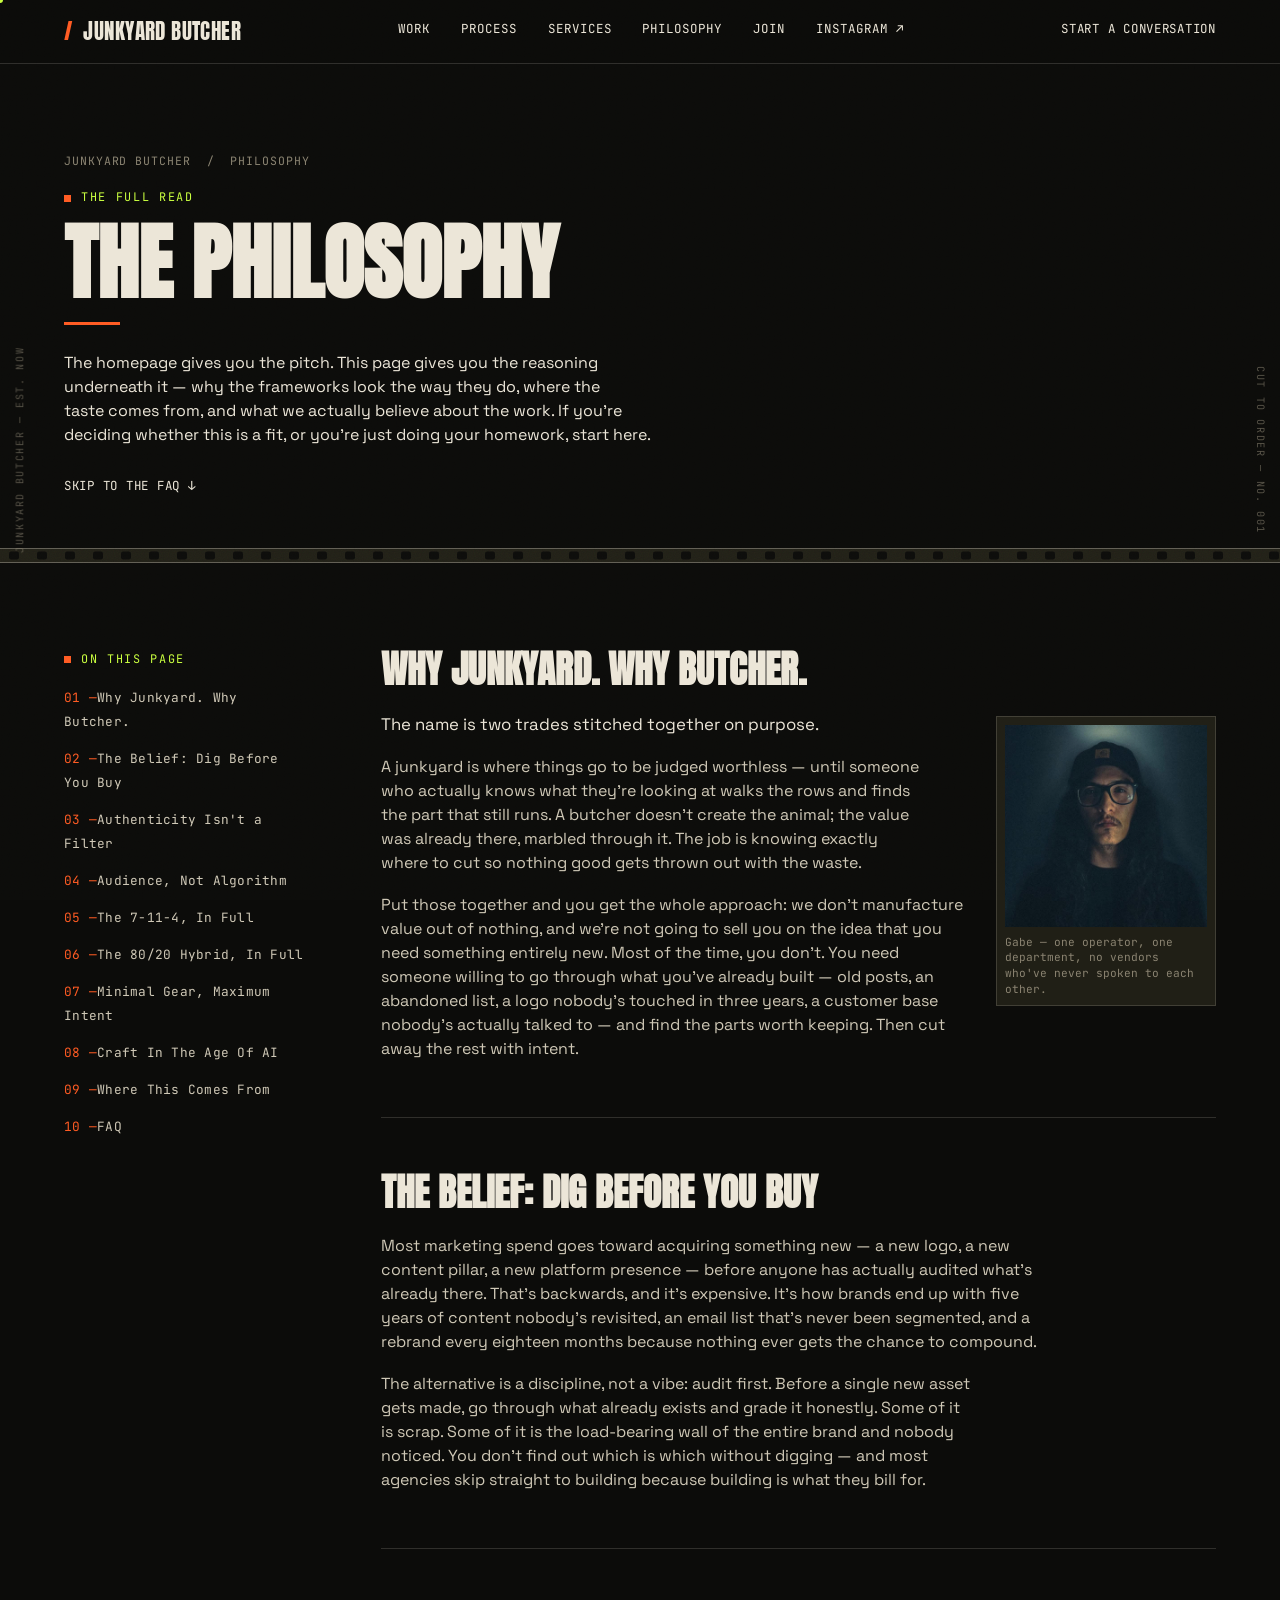
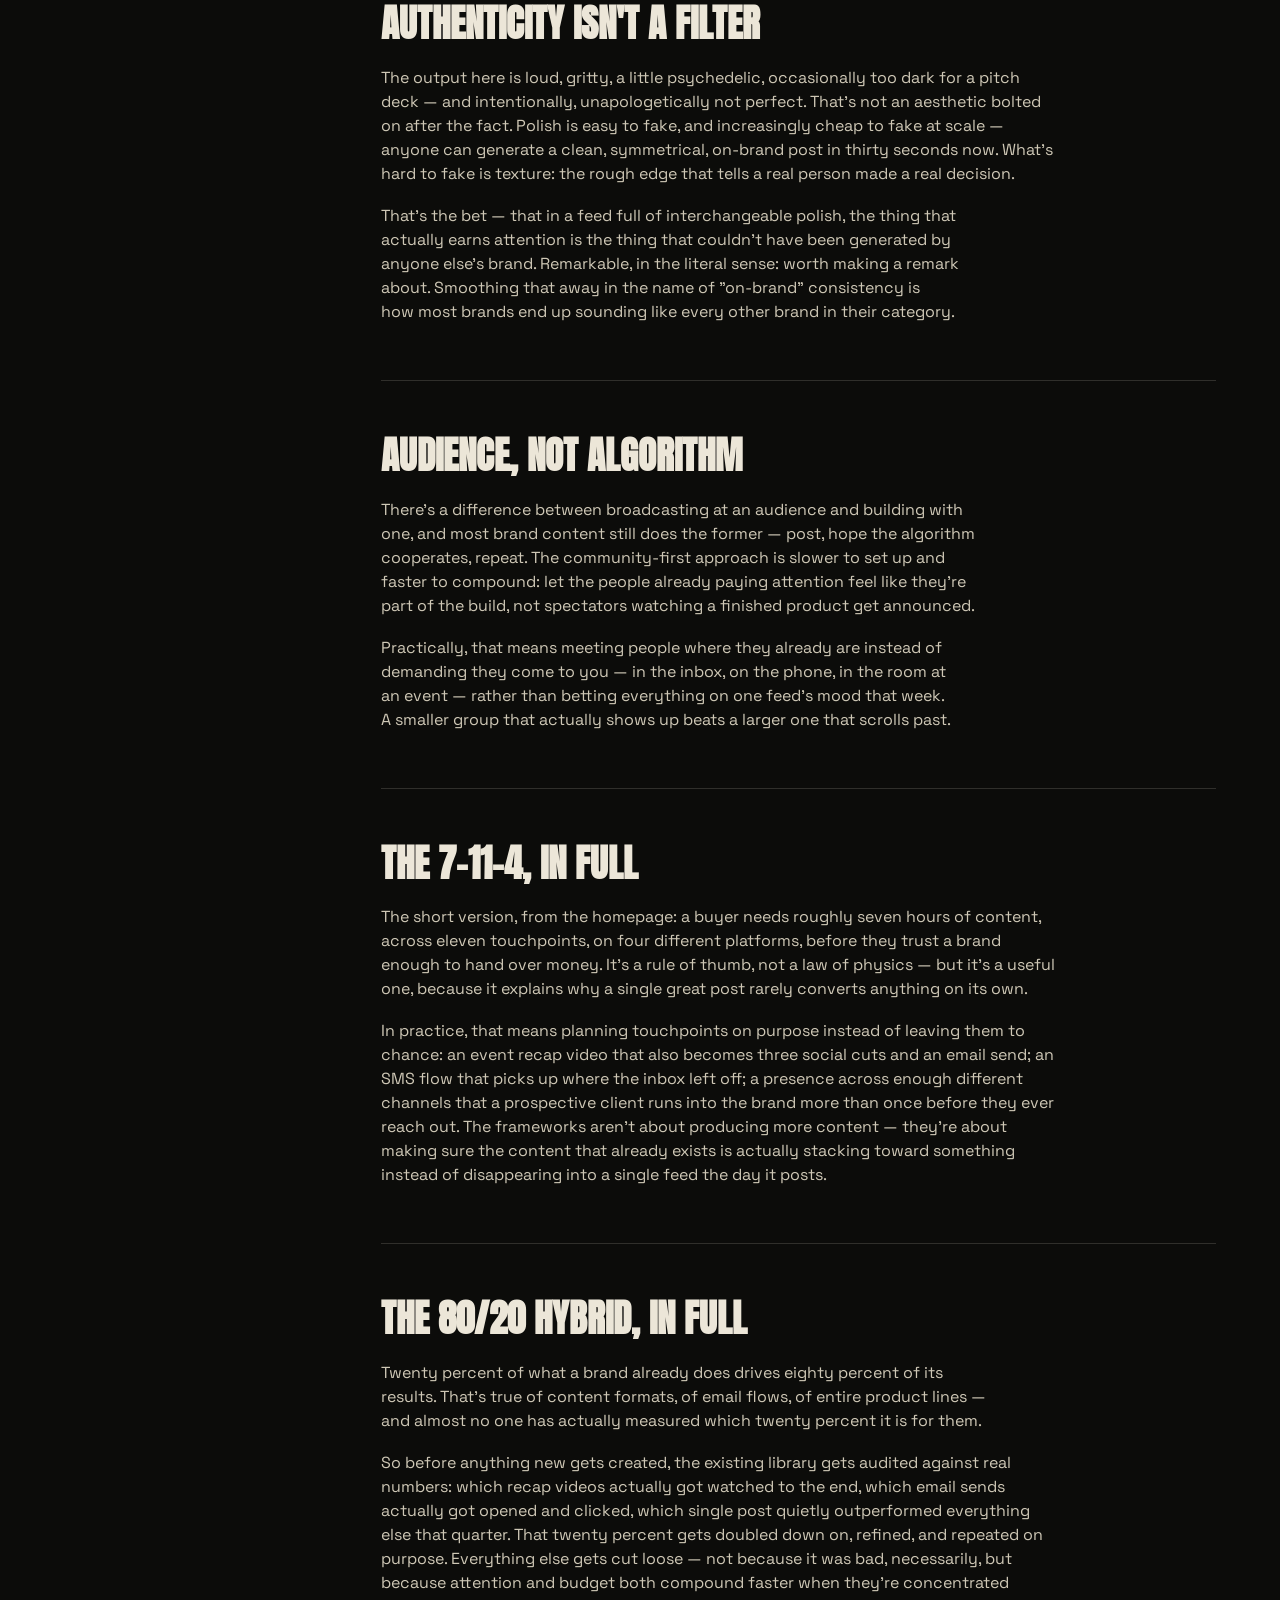
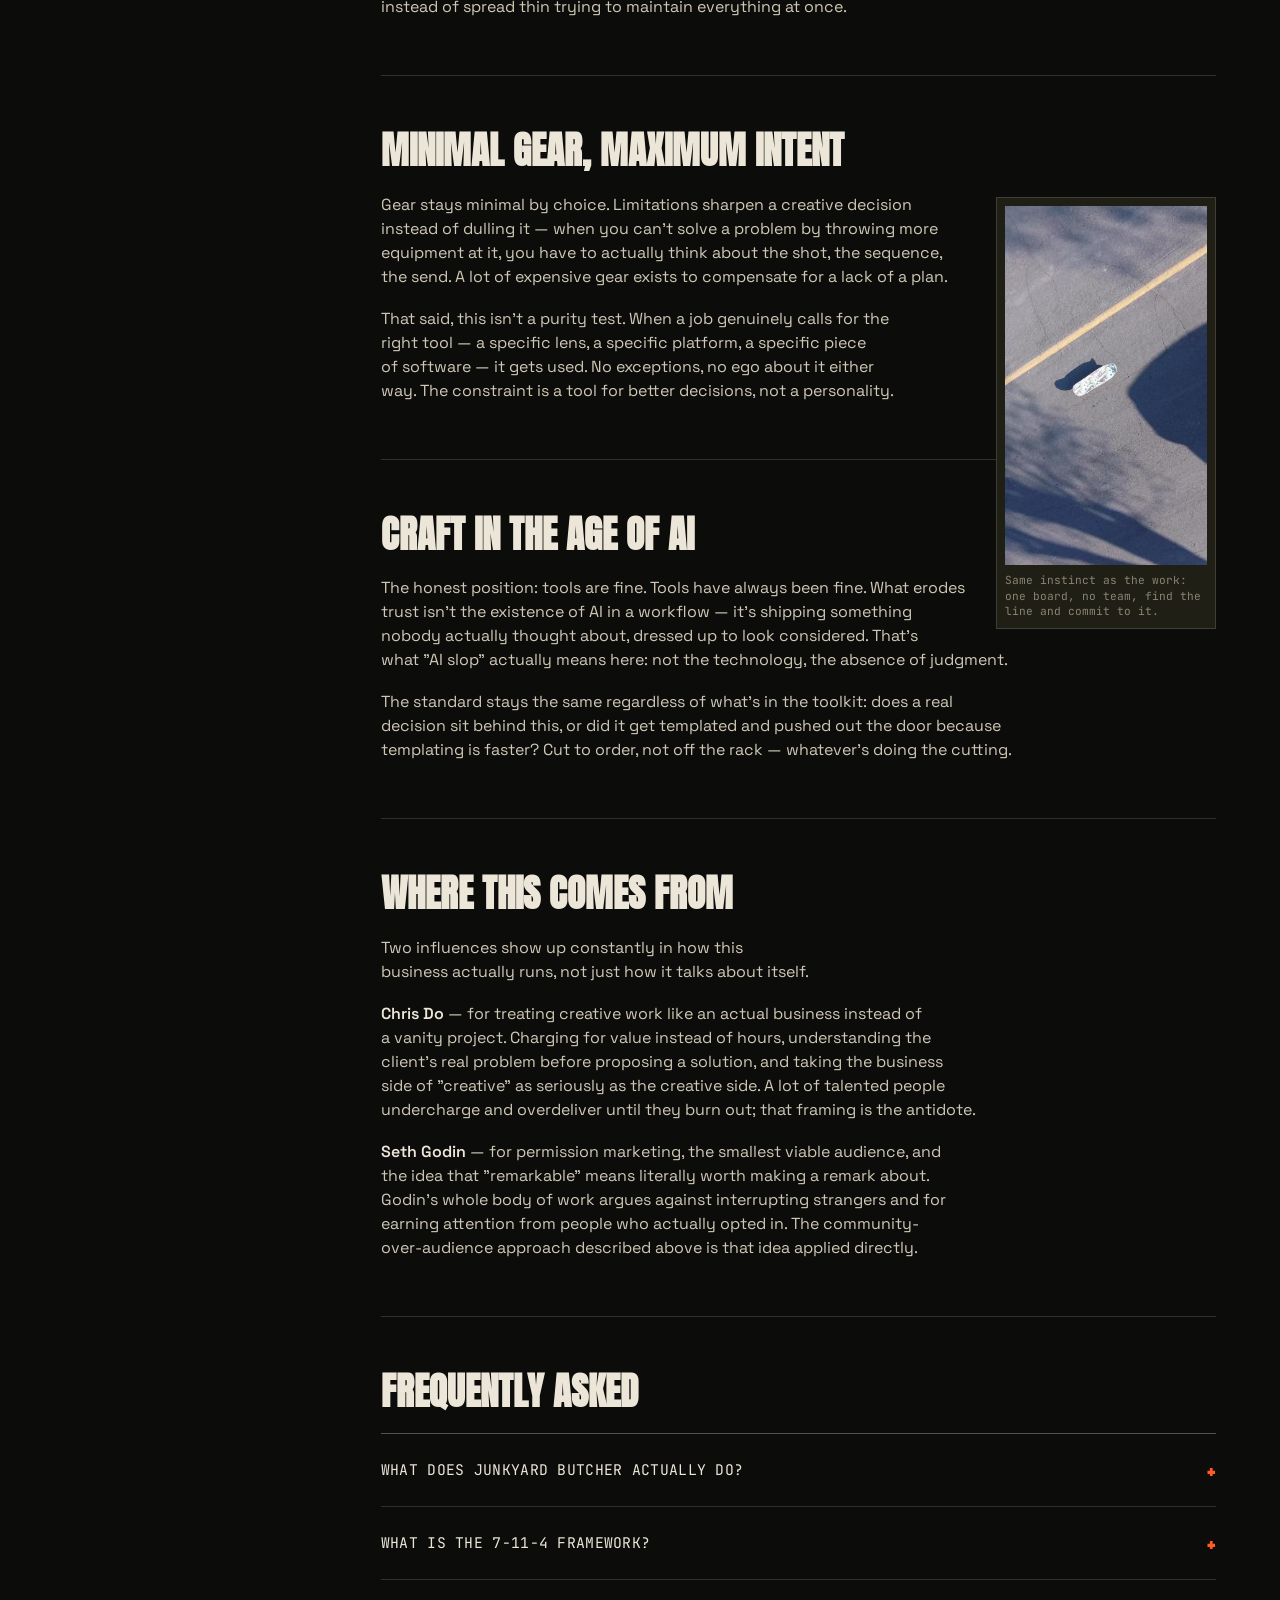
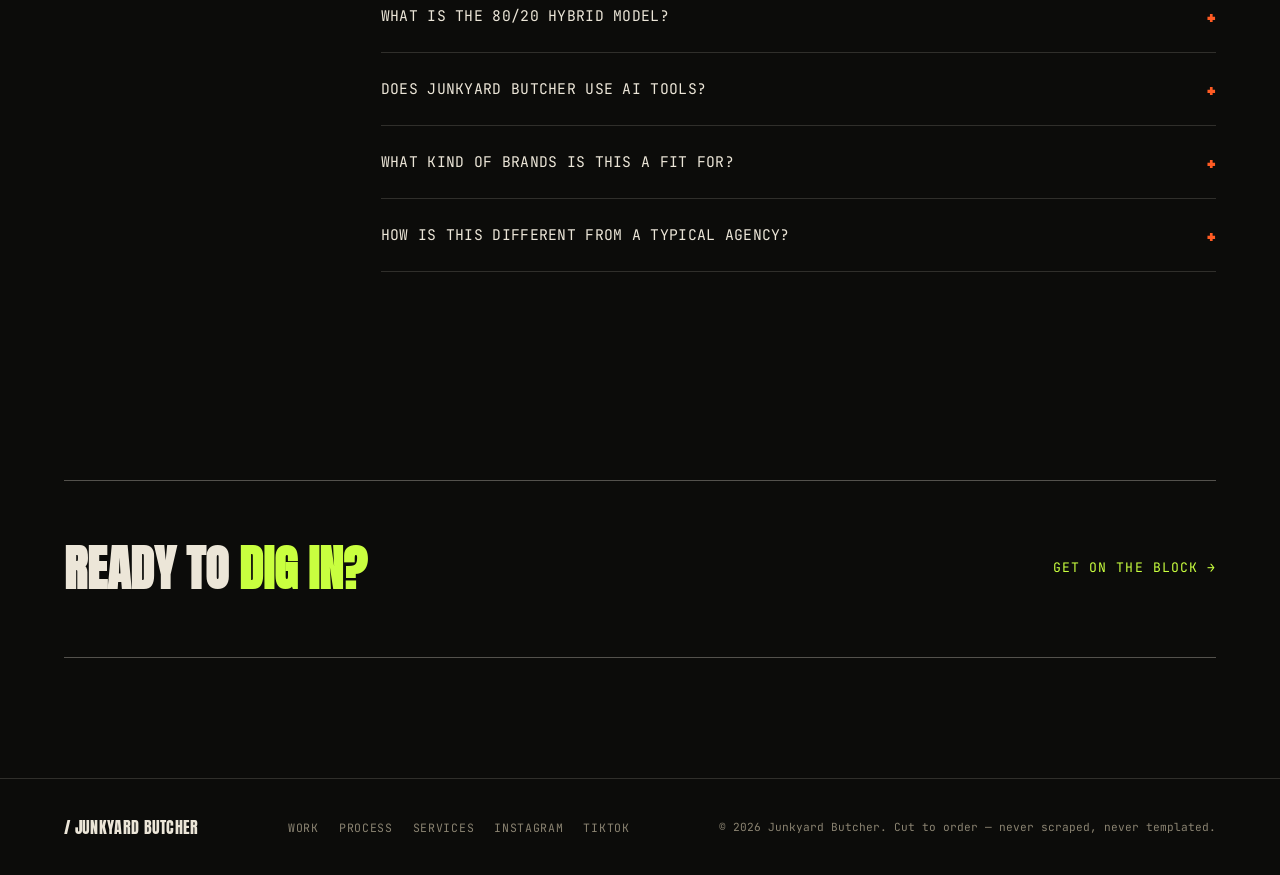
==== philosophy.html @ 0923bd84 "Initial commit" ====
<!DOCTYPE html>
<html lang="en">
<head>
<meta charset="UTF-8">
<meta name="viewport" content="width=device-width, initial-scale=1.0">
<title>Philosophy — Junkyard Butcher</title>
<meta name="description" content="The belief system behind Junkyard Butcher: the 7-11-4 and 80/20 hybrid frameworks in full, the thinking on authenticity over AI slop, and the influences behind the work.">
<link rel="canonical" href="https://example.com/philosophy.html">
<meta property="og:type" content="article">
<meta property="og:title" content="Philosophy — Junkyard Butcher">
<meta property="og:description" content="The belief system behind Junkyard Butcher: the 7-11-4 and 80/20 hybrid frameworks in full, the thinking on authenticity over AI slop, and the influences behind the work.">
<meta property="og:url" content="https://example.com/philosophy.html">
<meta name="twitter:card" content="summary_large_image">
<meta name="twitter:title" content="Philosophy — Junkyard Butcher">
<meta name="twitter:description" content="The belief system behind Junkyard Butcher, in full.">
<link rel="icon" href="data:image/svg+xml,<svg xmlns=%22http://www.w3.org/2000/svg%22 viewBox=%220 0 100 100%22><text y=%22.9em%22 font-size=%2290%22>🔪</text></svg>">
<link rel="preconnect" href="https://fonts.googleapis.com">
<link rel="preconnect" href="https://fonts.gstatic.com" crossorigin>
<link href="https://fonts.googleapis.com/css2?family=Anton&family=Space+Grotesk:wght@400;500;600;700&family=JetBrains+Mono:wght@400;500;700&display=swap" rel="stylesheet">
<script type="application/ld+json">
{
  "@context": "https://schema.org",
  "@type": "ProfessionalService",
  "name": "Junkyard Butcher",
  "url": "https://example.com/philosophy.html",
  "description": "Junkyard Butcher provides content creation, email & SMS marketing, brand identity systems, and brand strategy systems, built around the 7-11-4 and 80/20 hybrid frameworks.",
  "founder": {
    "@type": "Person",
    "name": "Gabe"
  },
  "knowsAbout": [
    "Brand Strategy",
    "Brand Identity Design",
    "Content Creation",
    "Video Production",
    "Email Marketing",
    "SMS Marketing",
    "Event Recap Video"
  ]
}
</script>
<script type="application/ld+json">
{
  "@context": "https://schema.org",
  "@type": "FAQPage",
  "mainEntity": [
    {
      "@type": "Question",
      "name": "What does Junkyard Butcher actually do?",
      "acceptedAnswer": {
        "@type": "Answer",
        "text": "Four things, applied together instead of handed off between separate vendors: content creation (video and social, especially event recap), email & SMS marketing, brand identity systems, and brand strategy systems. Most client work has been event recap and social content for cannabis and events brands; one engagement (CVALT) covered the entire marketing and creative department."
      }
    },
    {
      "@type": "Question",
      "name": "What is the 7-11-4 framework?",
      "acceptedAnswer": {
        "@type": "Answer",
        "text": "A rule of thumb for how much trust a buyer needs before they purchase: roughly seven hours of content, across eleven touchpoints, on four different platforms. It is used to plan content and lifecycle touchpoints on purpose instead of leaving reach to chance."
      }
    },
    {
      "@type": "Question",
      "name": "What is the 80/20 hybrid model?",
      "acceptedAnswer": {
        "@type": "Answer",
        "text": "An application of the Pareto principle to existing brand assets: audit what already exists, identify the roughly twenty percent of content, formats, or flows driving most of the results, and double down there before creating anything net-new."
      }
    },
    {
      "@type": "Question",
      "name": "Does Junkyard Butcher use AI tools?",
      "acceptedAnswer": {
        "@type": "Answer",
        "text": "Where they genuinely help, yes, but direction, editing, and final judgment stay human on every deliverable. The standard is not \"no AI\" -- it is no unconsidered output, so nothing ships that was not actually thought through."
      }
    },
    {
      "@type": "Question",
      "name": "What kind of brands is this a fit for?",
      "acceptedAnswer": {
        "@type": "Answer",
        "text": "Brands that care about craft and authenticity over churning out volume. Much of the past work has been cannabis delivery, dispensary, and events brands, but the frameworks and services are not industry-specific."
      }
    },
    {
      "@type": "Question",
      "name": "How is this different from a typical agency?",
      "acceptedAnswer": {
        "@type": "Answer",
        "text": "One operator working across content, identity, and lifecycle marketing instead of a project split across siloed teams, using a systems-driven process (the 7-11-4 and 80/20 hybrid) instead of an ad hoc one."
      }
    }
  ]
}
</script>
<style>

  /* ============ TOKENS ============ */
  :root{
    --ink: #0c0c0a;
    --iron: #18170f;
    --iron-2: #201f16;
    --bone: #ece6d8;
    --bone-dim: #cfc8b6;
    --smoke: #8a8371;
    --acid: #c9ff3f;
    --rust: #ff5b23;
    --line: rgba(236,230,216,0.16);
    --line-strong: rgba(236,230,216,0.32);
    --ghost: rgba(236,230,216,0.055);

    --fs-display: clamp(3rem, 11.5vw, 9.5rem);
    --fs-h1: clamp(2.1rem, 6vw, 4.2rem);
    --fs-h2: clamp(1.5rem, 3.6vw, 2.4rem);
    --fs-h3: clamp(1.15rem, 2.4vw, 1.5rem);
    --fs-lead: clamp(1.05rem, 1.6vw, 1.3rem);
    --fs-body: 1rem;
    --fs-label: 0.74rem;

    --gutter: clamp(20px, 5vw, 64px);
    --maxw: 1320px;

    --font-display: "Anton", "Arial Narrow", sans-serif;
    --font-body: "Space Grotesk", ui-sans-serif, system-ui, sans-serif;
    --font-mono: "JetBrains Mono", ui-monospace, "SF Mono", monospace;
  }

  /* Junkyard Butcher is a committed dark-canvas punk-flyer identity —
     one visual world by design, painted explicitly on every host theme. */

  *,*::before,*::after{ box-sizing:border-box; }
  html{ scroll-behavior:smooth; }
  @media (prefers-reduced-motion: reduce){
    html{ scroll-behavior:auto; }
    *{ animation-duration:0.001ms !important; animation-iteration-count:1 !important; transition-duration:0.001ms !important; }
  }

  body{
    margin:0;
    background:var(--ink);
    color:var(--bone);
    font-family:var(--font-body);
    font-size:var(--fs-body);
    line-height:1.5;
    -webkit-font-smoothing:antialiased;
    overflow-x:hidden;
  }

  img{ max-width:100%; }

  a{ color:inherit; text-decoration:none; }

  ::selection{ background:var(--acid); color:var(--ink); }

  html{
    scrollbar-color:var(--iron-2) var(--ink);
    scrollbar-width:thin;
  }
  ::-webkit-scrollbar{ width:10px; height:10px; }
  ::-webkit-scrollbar-track{ background:var(--ink); }
  ::-webkit-scrollbar-thumb{ background:var(--iron-2); border:2px solid var(--ink); }
  ::-webkit-scrollbar-thumb:hover{ background:var(--smoke); }

  /* ============ CUSTOM CURSOR + PROGRESS ============ */
  .progress-bar{
    position:fixed; top:0; left:0;
    height:2px; width:100%;
    background:var(--acid);
    transform:scaleX(0);
    transform-origin:left center;
    z-index:1001;
    pointer-events:none;
  }
  .cursor-dot, .cursor-ring{
    position:fixed; top:0; left:0;
    border-radius:50%;
    pointer-events:none;
    z-index:1000;
    transform:translate(-50%,-50%);
  }
  .cursor-dot{
    width:6px; height:6px;
    background:var(--acid);
  }
  .cursor-ring{
    width:34px; height:34px;
    border:1px solid var(--line-strong);
    transition:width .2s ease, height .2s ease, border-color .2s ease, background-color .2s ease;
  }
  .cursor-ring.is-active{
    width:64px; height:64px;
    border-color:var(--acid);
  }
  html.has-custom-cursor body{ cursor:none; }
  html.has-custom-cursor a,
  html.has-custom-cursor button{ cursor:none; }
  html.has-custom-cursor input,
  html.has-custom-cursor textarea{ cursor:text; }

  /* ============ SLUG LABELS ============ */
  .slug{
    position:fixed;
    top:50%;
    writing-mode:vertical-rl;
    font-family:var(--font-mono);
    font-size:0.64rem;
    letter-spacing:0.16em;
    text-transform:uppercase;
    color:var(--smoke);
    opacity:0.6;
    z-index:40;
    pointer-events:none;
  }
  .slug-left{ left:12px; transform:translateY(-50%) rotate(180deg); }
  .slug-right{ right:12px; transform:translateY(-50%); }
  @media (max-width:980px){ .slug{ display:none; } }

  /* ============ FILM REEL DIVIDER ============ */
  .cutline{
    height:15px;
    position:relative;
    background-color:var(--iron-2);
    background-image:url("data:image/svg+xml,%3Csvg xmlns='http://www.w3.org/2000/svg' width='28' height='15'%3E%3Crect x='9' y='3.5' width='10' height='8' rx='2' fill='%230c0c0a'/%3E%3C/svg%3E");
    background-repeat:repeat-x;
    background-position:left center;
    border-top:1px solid var(--line-strong);
    border-bottom:1px solid var(--line-strong);
    overflow:hidden;
  }
  .cutline::after{
    content:"";
    position:absolute; inset:0;
    opacity:0.3;
    mix-blend-mode:overlay;
    background-image:url("data:image/svg+xml,%3Csvg xmlns='http://www.w3.org/2000/svg' width='120' height='120'%3E%3Cfilter id='n'%3E%3CfeTurbulence type='fractalNoise' baseFrequency='0.85' numOctaves='2' stitchTiles='stitch'/%3E%3C/filter%3E%3Crect width='100%25' height='100%25' filter='url(%23n)'/%3E%3C/svg%3E");
    pointer-events:none;
  }

  h1,h2,h3,p{ margin:0; text-wrap:balance; }

  .wrap{
    max-width:var(--maxw);
    margin-inline:auto;
    padding-inline:var(--gutter);
  }

  .eyebrow{
    font-family:var(--font-mono);
    font-size:var(--fs-label);
    letter-spacing:0.14em;
    text-transform:uppercase;
    color:var(--acid);
    display:flex;
    align-items:center;
    gap:10px;
  }
  .eyebrow::before{
    content:"";
    width:7px; height:7px;
    background:var(--rust);
    display:inline-block;
    flex:none;
  }

  /* ============ GRAIN OVERLAY ============ */
  .grain{
    position:fixed; inset:0;
    pointer-events:none;
    z-index:999;
    opacity:0.05;
    mix-blend-mode:overlay;
    background-image:url("data:image/svg+xml,%3Csvg xmlns='http://www.w3.org/2000/svg' width='120' height='120'%3E%3Cfilter id='n'%3E%3CfeTurbulence type='fractalNoise' baseFrequency='0.85' numOctaves='2' stitchTiles='stitch'/%3E%3C/filter%3E%3Crect width='100%25' height='100%25' filter='url(%23n)'/%3E%3C/svg%3E");
  }

  /* ============ NAV ============ */
  header{
    position:sticky; top:0; z-index:100;
    background:rgba(12,12,10,0.86);
    backdrop-filter:blur(6px);
    border-bottom:1px solid var(--line);
  }
  .nav{
    display:flex; align-items:center; justify-content:space-between;
    padding-block:16px;
  }
  .nav-mark{
    font-family:var(--font-display);
    font-size:1.3rem;
    letter-spacing:0.02em;
    text-transform:uppercase;
    display:flex; align-items:center; gap:10px;
  }
  .nav-mark .cut{ color:var(--rust); }
  .nav-links{
    display:flex; gap:clamp(14px,2.4vw,32px);
    font-family:var(--font-mono);
    font-size:0.78rem;
    letter-spacing:0.08em;
    text-transform:uppercase;
  }
  .nav-links a{
    padding-bottom:3px;
    border-bottom:1px solid transparent;
    transition:border-color .15s, color .15s;
  }
  .nav-links a:hover, .nav-links a:focus-visible{
    color:var(--acid);
    border-color:var(--acid);
    outline:none;
  }
  .nav-toggle{
    display:none;
    align-items:center; gap:8px;
    background:none;
    border:1px solid var(--line-strong);
    color:var(--bone);
    font-family:var(--font-mono);
    font-size:0.72rem;
    letter-spacing:0.08em;
    text-transform:uppercase;
    padding:9px 14px;
    cursor:pointer;
  }
  .nav-toggle:hover, .nav-toggle:focus-visible{ border-color:var(--acid); color:var(--acid); outline:none; }
  @media (max-width:760px){
    .nav-toggle{ display:inline-flex; }
    .nav-mark{ font-size:1.05rem; }
    .nav > .link-cta.quiet{ display:none; }
    .nav-links{
      display:none;
      position:absolute; top:100%; left:0; right:0;
      flex-direction:column; gap:0;
      background:rgba(12,12,10,0.98);
      border-bottom:1px solid var(--line);
      padding:4px var(--gutter) 18px;
    }
    .nav-links.is-open{ display:flex; }
    .nav-links a{
      padding-block:14px;
      border-bottom:1px solid var(--line);
    }
  }

  /* ============ GHOST LINKS (no filled buttons anywhere) ============ */
  .link-cta{
    position:relative;
    display:inline-flex;
    align-items:center;
    gap:8px;
    background:none;
    border:none;
    padding:0 0 4px;
    margin:0;
    font-family:var(--font-mono);
    font-size:0.82rem;
    letter-spacing:0.08em;
    text-transform:uppercase;
    color:var(--bone);
    cursor:pointer;
  }
  .link-cta::after{
    content:"";
    position:absolute;
    left:0; right:100%;
    bottom:0;
    height:1px;
    background:currentColor;
    transition:right .25s cubic-bezier(.2,.8,.2,1);
  }
  .link-cta:hover, .link-cta:focus-visible{ color:var(--acid); outline:none; }
  .link-cta:hover::after, .link-cta:focus-visible::after{ right:0; }
  .link-cta.primary{ color:var(--acid); }
  .link-cta.quiet{ font-size:0.78rem; letter-spacing:0.06em; }

  /* ============ SECTION SHELL ============ */
  section{ padding-block:clamp(64px,10vw,120px); }
  .section-title{
    font-family:var(--font-display);
    font-size:var(--fs-h1);
    text-transform:uppercase;
    line-height:0.95;
    margin-top:14px;
  }
  .section-title::after{
    content:"";
    display:block;
    width:56px;
    height:3px;
    background:var(--rust);
    margin-top:20px;
  }

  /* ============ FOOTER ============ */
  footer{
    border-top:1px solid var(--line);
    padding-block:36px;
  }
  .foot-grid{
    display:flex; flex-wrap:wrap;
    justify-content:space-between;
    gap:20px;
    align-items:center;
  }
  .foot-mark{
    font-family:var(--font-display);
    font-size:1rem;
    text-transform:uppercase;
    letter-spacing:0.02em;
  }
  .foot-links{
    display:flex; flex-wrap:wrap; gap:20px;
    font-family:var(--font-mono);
    font-size:0.72rem;
    letter-spacing:0.06em;
    text-transform:uppercase;
    color:var(--smoke);
  }
  .foot-links a:hover, .foot-links a:focus-visible{ color:var(--acid); outline:none; }
  .foot-copy{
    font-family:var(--font-mono);
    font-size:0.7rem;
    color:var(--smoke);
  }



  /* ============ ARTICLE / ESSAY LAYOUT ============ */
  .essay-layout{
    display:grid;
    grid-template-columns:240px 1fr;
    gap:clamp(32px,6vw,80px);
    align-items:start;
    padding-block:clamp(48px,8vw,88px);
  }
  @media (max-width:900px){ .essay-layout{ grid-template-columns:1fr; } }

  .essay-pull-img{
    float:right;
    width:min(220px,40%);
    margin:4px 0 16px 28px;
    border:1px solid var(--line);
    background:var(--iron-2);
    padding:8px;
  }
  .essay-pull-img img{
    display:block;
    width:100%;
    height:auto;
  }
  .essay-pull-img figcaption{
    font-family:var(--font-mono);
    font-size:0.7rem;
    color:var(--smoke);
    margin-top:8px;
    line-height:1.4;
  }
  @media (max-width:560px){
    .essay-pull-img{ float:none; width:min(260px,100%); margin:16px auto; }
  }

  .toc{ position:sticky; top:100px; }
  @media (max-width:900px){ .toc{ position:static; margin-bottom:8px; } }
  .toc ol{
    list-style:none;
    margin:0; padding:0;
    counter-reset:toc;
    display:flex; flex-direction:column;
    gap:13px;
  }
  .toc li{ counter-increment:toc; }
  .toc li a{
    font-family:var(--font-mono);
    font-size:0.8rem;
    letter-spacing:0.02em;
    color:var(--bone-dim);
    transition:color .15s ease;
  }
  .toc li a::before{
    content:counter(toc,decimal-leading-zero) " \2014 ";
    color:var(--rust);
  }
  .toc li a:hover, .toc li a:focus-visible{ color:var(--acid); outline:none; }

  .essay article{
    padding-bottom:clamp(36px,6vw,56px);
    margin-bottom:clamp(36px,6vw,56px);
    border-bottom:1px solid var(--line);
    scroll-margin-top:100px;
  }
  .essay article:last-of-type{ border-bottom:none; margin-bottom:0; padding-bottom:0; }
  .essay h2{
    font-family:var(--font-display);
    font-size:clamp(1.6rem,3.2vw,2.3rem);
    text-transform:uppercase;
    line-height:1.05;
    margin-bottom:22px;
  }
  .essay p{
    color:var(--bone-dim);
    max-width:68ch;
    margin-bottom:18px;
  }
  .essay p:last-child{ margin-bottom:0; }
  .essay p strong{ color:var(--bone); font-weight:600; }
  .essay p.lead{ font-size:1.05rem; color:var(--bone); }

  /* ============ FAQ ============ */
  .faq-list{ border-top:1px solid var(--line-strong); }
  .faq-item{ border-bottom:1px solid var(--line); }
  .faq-item summary{
    cursor:pointer;
    list-style:none;
    padding-block:24px;
    display:flex; justify-content:space-between; align-items:center; gap:20px;
    font-family:var(--font-mono);
    font-size:0.92rem;
    letter-spacing:0.02em;
    text-transform:uppercase;
    color:var(--bone);
  }
  .faq-item summary::-webkit-details-marker{ display:none; }
  .faq-item summary::after{
    content:"+";
    font-family:var(--font-display);
    font-size:1.5rem;
    line-height:1;
    color:var(--rust);
    flex:none;
  }
  .faq-item[open] summary::after{ content:"\2013"; }
  .faq-item summary:hover, .faq-item summary:focus-visible{ color:var(--acid); outline:none; }
  .faq-item .faq-a{
    color:var(--bone-dim);
    max-width:68ch;
    padding-bottom:26px;
    margin:0;
  }

  .breadcrumb{
    font-family:var(--font-mono);
    font-size:0.72rem;
    letter-spacing:0.08em;
    text-transform:uppercase;
    color:var(--smoke);
  }
  .breadcrumb a{ color:var(--smoke); transition:color .15s; }
  .breadcrumb a:hover, .breadcrumb a:focus-visible{ color:var(--acid); outline:none; }

  .closing-cta{
    border-top:1px solid var(--line-strong);
    border-bottom:1px solid var(--line-strong);
    padding-block:clamp(40px,6vw,64px);
    display:flex; flex-wrap:wrap; justify-content:space-between; align-items:center; gap:24px;
  }
  .closing-cta h2{
    font-family:var(--font-display);
    font-size:clamp(1.8rem,4.5vw,3rem);
    text-transform:uppercase;
    line-height:1;
  }
</style>
</head>
<body>

<div class="grain" aria-hidden="true"></div>
<div class="progress-bar" aria-hidden="true"></div>
<span class="slug slug-left">Junkyard Butcher &mdash; Est. Now</span>
<span class="slug slug-right">Cut to Order &mdash; No. 001</span>

<header>
  <nav class="nav wrap">
    <a href="index.html" class="nav-mark"><span class="cut">/</span>Junkyard Butcher</a>
    <div class="nav-links" id="nav-links">
      <a href="index.html#work">Work</a>
      <a href="index.html#process">Process</a>
      <a href="index.html#services">Services</a>
      <a href="philosophy.html" aria-current="page">Philosophy</a>
      <a href="index.html#join">Join</a>
      <a href="https://www.instagram.com/junkyardbutcher/" target="_blank" rel="noopener">Instagram ↗</a>
    </div>
    <button type="button" class="nav-toggle" aria-expanded="false" aria-controls="nav-links">Menu</button>
    <a href="index.html#join" class="link-cta quiet">Start a conversation</a>
  </nav>
</header>

<main id="top">

  <section class="wrap" style="padding-block: clamp(48px,8vw,88px) clamp(32px,5vw,48px);">
    <p class="breadcrumb"><a href="index.html">Junkyard Butcher</a> &nbsp;/&nbsp; Philosophy</p>
    <div class="eyebrow" style="margin-top:20px;">The Full Read</div>
    <h1 class="section-title" style="font-size:clamp(2.6rem,7.5vw,5.2rem); margin-top:16px;">The Philosophy</h1>
    <p class="hero-sub" style="margin-top:26px; max-width:680px;">
      The homepage gives you the pitch. This page gives you the reasoning underneath it — why the
      frameworks look the way they do, where the taste comes from, and what we actually believe about
      the work. If you're deciding whether this is a fit, or you're just doing your homework, start here.
    </p>
    <a href="#faq" class="link-cta quiet" style="margin-top:30px;">Skip to the FAQ ↓</a>
  </section>

  <div class="cutline" aria-hidden="true"></div>

  <section class="wrap essay-layout">
    <nav class="toc" aria-label="Table of contents">
      <div class="eyebrow" style="margin-bottom:16px;">On This Page</div>
      <ol>
        <li><a href="#name">Why Junkyard. Why Butcher.</a></li>
        <li><a href="#belief">The Belief: Dig Before You Buy</a></li>
        <li><a href="#authenticity">Authenticity Isn't a Filter</a></li>
        <li><a href="#audience">Audience, Not Algorithm</a></li>
        <li><a href="#framework-1">The 7-11-4, In Full</a></li>
        <li><a href="#framework-2">The 80/20 Hybrid, In Full</a></li>
        <li><a href="#gear">Minimal Gear, Maximum Intent</a></li>
        <li><a href="#ai">Craft In The Age Of AI</a></li>
        <li><a href="#influences">Where This Comes From</a></li>
        <li><a href="#faq">FAQ</a></li>
      </ol>
    </nav>

    <div class="essay">

      <article id="name">
        <h2>Why Junkyard. Why Butcher.</h2>
        <figure class="essay-pull-img">
          <img src="assets/gabe_portrait.jpg" alt="Gabe, founder of Junkyard Butcher" loading="lazy">
          <figcaption>Gabe — one operator, one department, no vendors who've never spoken to each other.</figcaption>
        </figure>
        <p class="lead">The name is two trades stitched together on purpose.</p>
        <p>
          A junkyard is where things go to be judged worthless — until someone who actually knows what
          they're looking at walks the rows and finds the part that still runs. A butcher doesn't create
          the animal; the value was already there, marbled through it. The job is knowing exactly where
          to cut so nothing good gets thrown out with the waste.
        </p>
        <p>
          Put those together and you get the whole approach: we don't manufacture value out of nothing,
          and we're not going to sell you on the idea that you need something entirely new. Most of the
          time, you don't. You need someone willing to go through what you've already built — old posts,
          an abandoned list, a logo nobody's touched in three years, a customer base nobody's actually
          talked to — and find the parts worth keeping. Then cut away the rest with intent.
        </p>
      </article>

      <article id="belief">
        <h2>The Belief: Dig Before You Buy</h2>
        <p>
          Most marketing spend goes toward acquiring something new — a new logo, a new content pillar, a
          new platform presence — before anyone has actually audited what's already there. That's
          backwards, and it's expensive. It's how brands end up with five years of content nobody's
          revisited, an email list that's never been segmented, and a rebrand every eighteen months
          because nothing ever gets the chance to compound.
        </p>
        <p>
          The alternative is a discipline, not a vibe: audit first. Before a single new asset gets made,
          go through what already exists and grade it honestly. Some of it is scrap. Some of it is the
          load-bearing wall of the entire brand and nobody noticed. You don't find out which is which
          without digging — and most agencies skip straight to building because building is what they
          bill for.
        </p>
      </article>

      <article id="authenticity">
        <h2>Authenticity Isn't a Filter</h2>
        <p>
          The output here is loud, gritty, a little psychedelic, occasionally too dark for a pitch deck
          — and intentionally, unapologetically not perfect. That's not an aesthetic bolted on after the
          fact. Polish is easy to fake, and increasingly cheap to fake at scale — anyone can generate a
          clean, symmetrical, on-brand post in thirty seconds now. What's hard to fake is texture: the
          rough edge that tells a real person made a real decision.
        </p>
        <p>
          That's the bet — that in a feed full of interchangeable polish, the thing that actually earns
          attention is the thing that couldn't have been generated by anyone else's brand. Remarkable, in
          the literal sense: worth making a remark about. Smoothing that away in the name of "on-brand"
          consistency is how most brands end up sounding like every other brand in their category.
        </p>
      </article>

      <article id="audience">
        <h2>Audience, Not Algorithm</h2>
        <p>
          There's a difference between broadcasting at an audience and building with one, and most brand
          content still does the former — post, hope the algorithm cooperates, repeat. The community-first
          approach is slower to set up and faster to compound: let the people already paying attention
          feel like they're part of the build, not spectators watching a finished product get announced.
        </p>
        <p>
          Practically, that means meeting people where they already are instead of demanding they come to
          you — in the inbox, on the phone, in the room at an event — rather than betting everything on
          one feed's mood that week. A smaller group that actually shows up beats a larger one that
          scrolls past.
        </p>
      </article>

      <article id="framework-1">
        <h2>The 7-11-4, In Full</h2>
        <p>
          The short version, from the homepage: a buyer needs roughly seven hours of content, across
          eleven touchpoints, on four different platforms, before they trust a brand enough to hand over
          money. It's a rule of thumb, not a law of physics — but it's a useful one, because it explains
          why a single great post rarely converts anything on its own.
        </p>
        <p>
          In practice, that means planning touchpoints on purpose instead of leaving them to chance: an
          event recap video that also becomes three social cuts and an email send; an SMS flow that picks
          up where the inbox left off; a presence across enough different channels that a prospective
          client runs into the brand more than once before they ever reach out. The frameworks aren't
          about producing more content — they're about making sure the content that already exists is
          actually stacking toward something instead of disappearing into a single feed the day it posts.
        </p>
      </article>

      <article id="framework-2">
        <h2>The 80/20 Hybrid, In Full</h2>
        <p>
          Twenty percent of what a brand already does drives eighty percent of its results. That's true
          of content formats, of email flows, of entire product lines — and almost no one has actually
          measured which twenty percent it is for them.
        </p>
        <p>
          So before anything new gets created, the existing library gets audited against real numbers:
          which recap videos actually got watched to the end, which email sends actually got opened and
          clicked, which single post quietly outperformed everything else that quarter. That twenty
          percent gets doubled down on, refined, and repeated on purpose. Everything else gets cut loose
          — not because it was bad, necessarily, but because attention and budget both compound faster
          when they're concentrated instead of spread thin trying to maintain everything at once.
        </p>
      </article>

      <article id="gear">
        <h2>Minimal Gear, Maximum Intent</h2>
        <figure class="essay-pull-img">
          <img src="assets/skate_frame.jpg" alt="A skateboard on cracked asphalt, casting a long shadow" loading="lazy">
          <figcaption>Same instinct as the work: one board, no team, find the line and commit to it.</figcaption>
        </figure>
        <p>
          Gear stays minimal by choice. Limitations sharpen a creative decision instead of dulling it —
          when you can't solve a problem by throwing more equipment at it, you have to actually think
          about the shot, the sequence, the send. A lot of expensive gear exists to compensate for a lack
          of a plan.
        </p>
        <p>
          That said, this isn't a purity test. When a job genuinely calls for the right tool — a specific
          lens, a specific platform, a specific piece of software — it gets used. No exceptions, no ego
          about it either way. The constraint is a tool for better decisions, not a personality.
        </p>
      </article>

      <article id="ai">
        <h2>Craft In The Age Of AI</h2>
        <p>
          The honest position: tools are fine. Tools have always been fine. What erodes trust isn't the
          existence of AI in a workflow — it's shipping something nobody actually thought about, dressed
          up to look considered. That's what "AI slop" actually means here: not the technology, the
          absence of judgment.
        </p>
        <p>
          The standard stays the same regardless of what's in the toolkit: does a real decision sit behind
          this, or did it get templated and pushed out the door because templating is faster? Cut to
          order, not off the rack — whatever's doing the cutting.
        </p>
      </article>

      <article id="influences">
        <h2>Where This Comes From</h2>
        <p>
          Two influences show up constantly in how this business actually runs, not just how it talks
          about itself.
        </p>
        <p>
          <strong>Chris Do</strong> — for treating creative work like an actual business instead of a
          vanity project. Charging for value instead of hours, understanding the client's real problem
          before proposing a solution, and taking the business side of "creative" as seriously as the
          creative side. A lot of talented people undercharge and overdeliver until they burn out; that
          framing is the antidote.
        </p>
        <p>
          <strong>Seth Godin</strong> — for permission marketing, the smallest viable audience, and the
          idea that "remarkable" means literally worth making a remark about. Godin's whole body of work
          argues against interrupting strangers and for earning attention from people who actually opted
          in. The community-over-audience approach described above is that idea applied directly.
        </p>
      </article>

      <article id="faq">
        <h2>Frequently Asked</h2>
        <div class="faq-list">
          <details class="faq-item">
            <summary>What does Junkyard Butcher actually do?</summary>
            <p class="faq-a">
              Four things, applied together instead of handed off between separate vendors: content
              creation (video and social, especially event recap), email &amp; SMS marketing, brand
              identity systems, and brand strategy systems. Most client work has been event recap and
              social content for cannabis and events brands; one engagement (CVALT) covered the entire
              marketing and creative department.
            </p>
          </details>
          <details class="faq-item">
            <summary>What is the 7-11-4 framework?</summary>
            <p class="faq-a">
              A rule of thumb for how much trust a buyer needs before they purchase: roughly seven hours
              of content, across eleven touchpoints, on four different platforms. It's used here to plan
              content and lifecycle touchpoints on purpose instead of leaving reach to chance.
            </p>
          </details>
          <details class="faq-item">
            <summary>What is the 80/20 hybrid model?</summary>
            <p class="faq-a">
              An application of the Pareto principle to existing brand assets: audit what already exists,
              identify the roughly twenty percent of content, formats, or flows driving most of the
              results, and double down there before creating anything net-new.
            </p>
          </details>
          <details class="faq-item">
            <summary>Does Junkyard Butcher use AI tools?</summary>
            <p class="faq-a">
              Where they genuinely help, yes — but direction, editing, and final judgment stay human on
              every deliverable. The standard isn't "no AI," it's no unconsidered output — nothing ships
              that wasn't actually thought through.
            </p>
          </details>
          <details class="faq-item">
            <summary>What kind of brands is this a fit for?</summary>
            <p class="faq-a">
              Brands that care about craft and authenticity over churning out volume — a lot of the past
              work has been cannabis delivery, dispensary, and events brands, but the frameworks and
              services aren't industry-specific.
            </p>
          </details>
          <details class="faq-item">
            <summary>How is this different from a typical agency?</summary>
            <p class="faq-a">
              One operator working across content, identity, and lifecycle marketing instead of a project
              getting split across siloed teams who've never talked to each other — and a systems-driven
              process (the 7-11-4 and 80/20 hybrid) instead of an ad hoc one.
            </p>
          </details>
        </div>
      </article>

    </div>
  </section>

  <section class="wrap">
    <div class="closing-cta">
      <h2>Ready to <span style="color:var(--acid);">dig in?</span></h2>
      <a href="index.html#join" class="link-cta primary">Get on the Block →</a>
    </div>
  </section>

</main>

<footer>
  <div class="wrap foot-grid">
    <div class="foot-mark">/ Junkyard Butcher</div>
    <div class="foot-links">
      <a href="index.html#work">Work</a>
      <a href="index.html#process">Process</a>
      <a href="index.html#services">Services</a>
      <a href="https://www.instagram.com/junkyardbutcher/" target="_blank" rel="noopener" aria-label="Instagram">Instagram</a>
      <a href="#" aria-label="TikTok (add link)">TikTok</a>
    </div>
    <div class="foot-copy">© 2026 Junkyard Butcher. Cut to order — never scraped, never templated.</div>
  </div>
</footer>


<script>

(function(){
  // Mobile nav toggle
  var navToggle = document.querySelector('.nav-toggle');
  var navLinks = document.getElementById('nav-links');
  if (navToggle && navLinks) {
    navToggle.addEventListener('click', function(){
      var open = navLinks.classList.toggle('is-open');
      navToggle.setAttribute('aria-expanded', open ? 'true' : 'false');
      navToggle.textContent = open ? 'Close' : 'Menu';
    });
    navLinks.querySelectorAll('a').forEach(function(a){
      a.addEventListener('click', function(){
        navLinks.classList.remove('is-open');
        navToggle.setAttribute('aria-expanded', 'false');
        navToggle.textContent = 'Menu';
      });
    });
  }

  // Scroll progress bar
  var bar = document.querySelector('.progress-bar');
  function updateProgress(){
    var h = document.documentElement;
    var max = h.scrollHeight - h.clientHeight;
    var pct = max > 0 ? h.scrollTop / max : 0;
    if (bar) bar.style.transform = 'scaleX(' + pct + ')';
  }
  document.addEventListener('scroll', updateProgress, { passive:true });
  window.addEventListener('resize', updateProgress);
  updateProgress();

  // Custom cursor — fine pointer devices only, skipped under reduced motion, with a safe fallback
  if (window.matchMedia('(hover: hover) and (pointer: fine)').matches &&
      !window.matchMedia('(prefers-reduced-motion: reduce)').matches) {
    var dot = document.createElement('div');
    dot.className = 'cursor-dot';
    var ring = document.createElement('div');
    ring.className = 'cursor-ring';
    document.body.appendChild(dot);
    document.body.appendChild(ring);
    document.documentElement.classList.add('has-custom-cursor');

    var mx = -100, my = -100, rx = -100, ry = -100;
    document.addEventListener('mousemove', function(e){
      mx = e.clientX; my = e.clientY;
      dot.style.left = mx + 'px';
      dot.style.top = my + 'px';
    });
    (function loop(){
      rx += (mx - rx) * 0.18;
      ry += (my - ry) * 0.18;
      ring.style.left = rx + 'px';
      ring.style.top = ry + 'px';
      requestAnimationFrame(loop);
    })();

    document.querySelectorAll('a, button, input, .work-card').forEach(function(el){
      el.addEventListener('mouseenter', function(){ ring.classList.add('is-active'); });
      el.addEventListener('mouseleave', function(){ ring.classList.remove('is-active'); });
    });
  }
})();

</script>

</body>
</html>
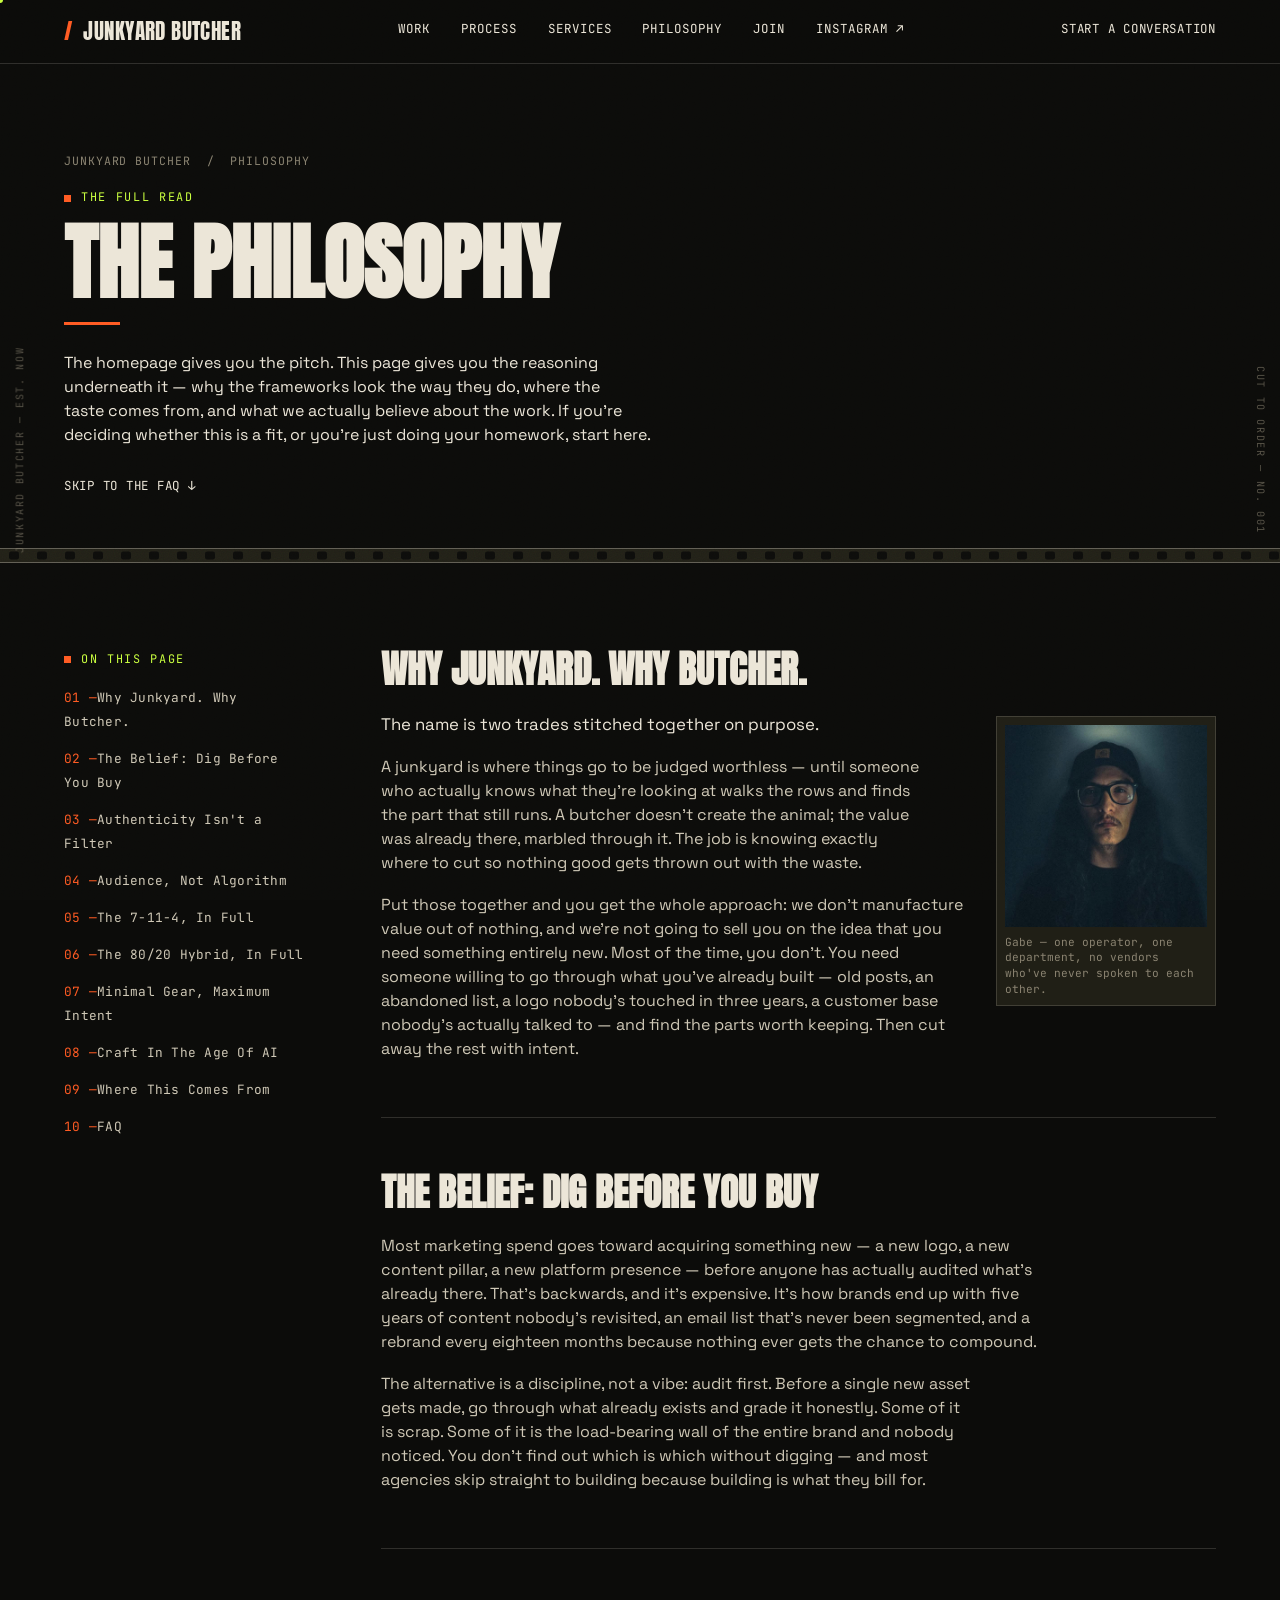
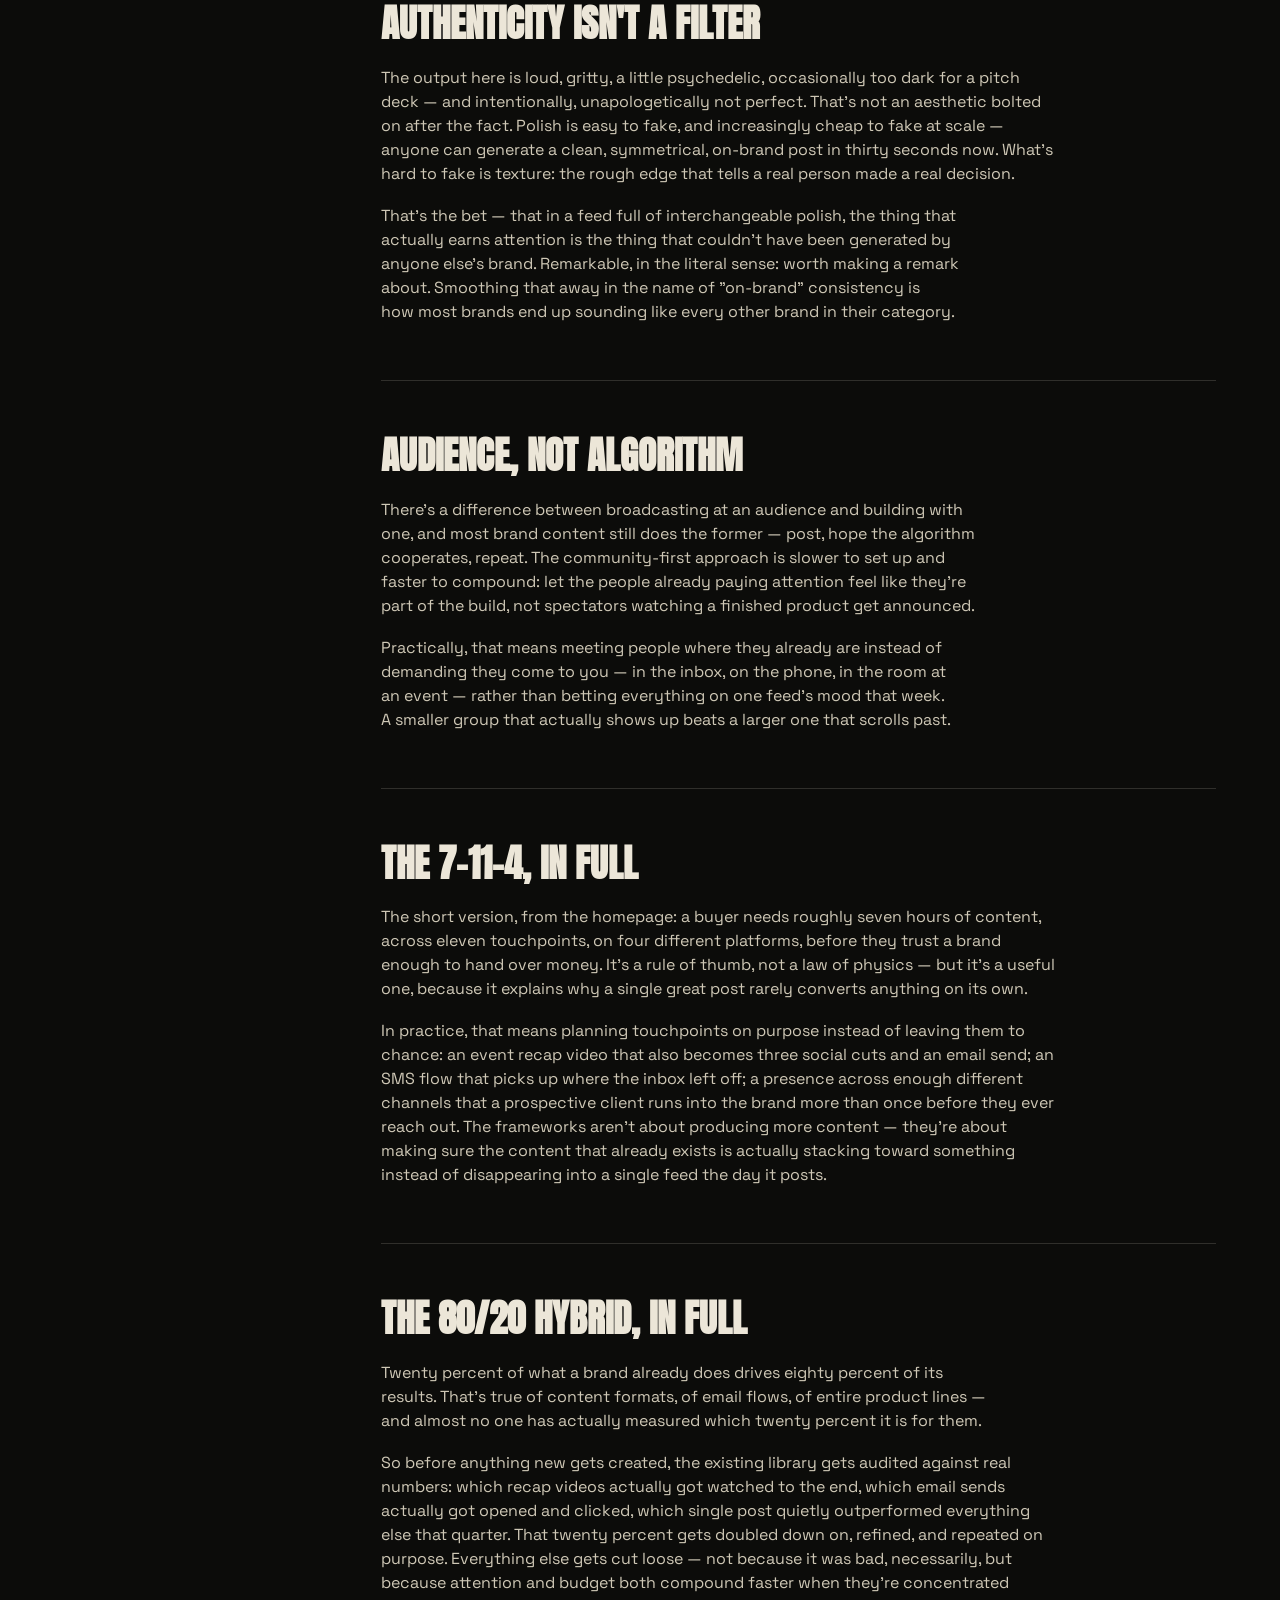
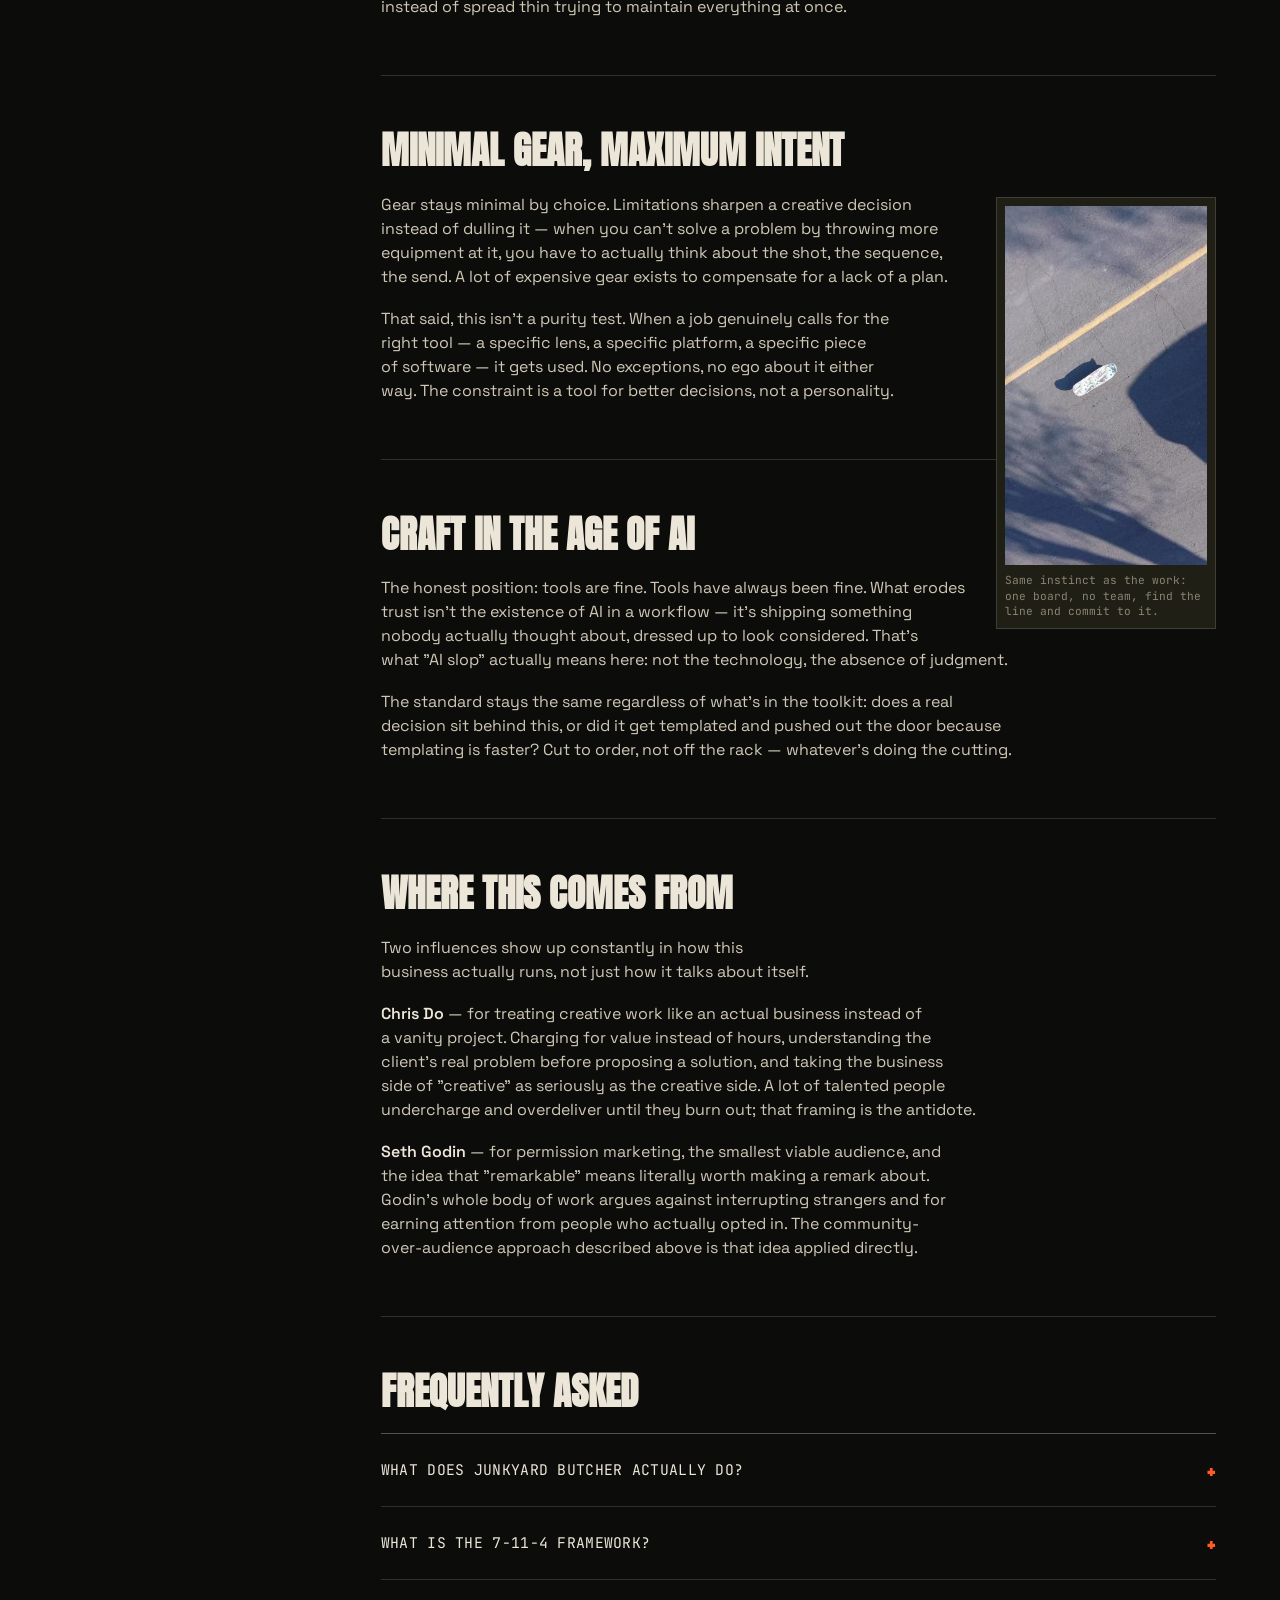
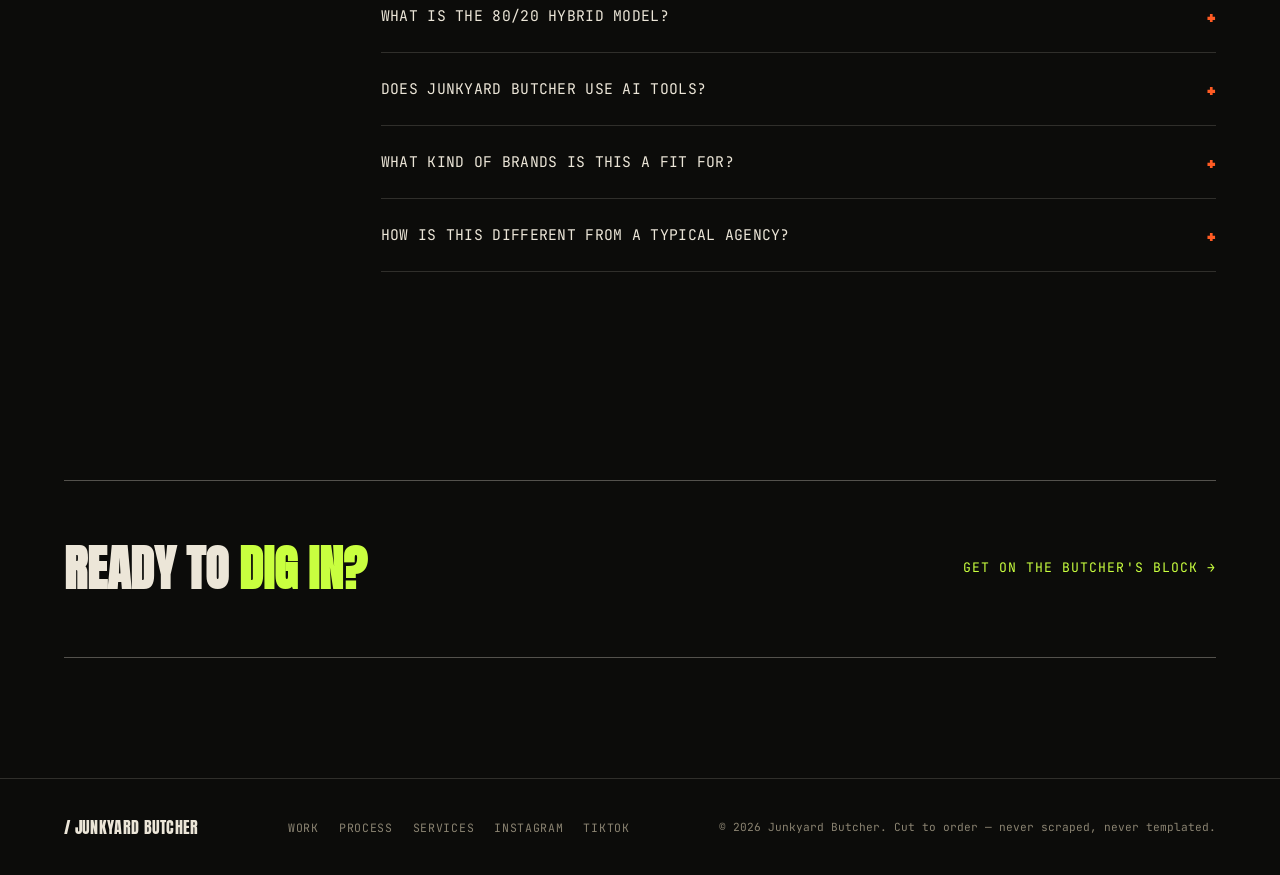
==== commit 1298d674: "Trim work grid, update CTA copy to Get on the Butcher's Block" ====
--- a/philosophy.html
+++ b/philosophy.html
@@ -5,11 +5,11 @@
 <meta name="viewport" content="width=device-width, initial-scale=1.0">
 <title>Philosophy — Junkyard Butcher</title>
 <meta name="description" content="The belief system behind Junkyard Butcher: the 7-11-4 and 80/20 hybrid frameworks in full, the thinking on authenticity over AI slop, and the influences behind the work.">
-<link rel="canonical" href="https://example.com/philosophy.html">
+<link rel="canonical" href="https://junkyardbutcher88.github.io/junkyard-butcher-website/philosophy.html">
 <meta property="og:type" content="article">
 <meta property="og:title" content="Philosophy — Junkyard Butcher">
 <meta property="og:description" content="The belief system behind Junkyard Butcher: the 7-11-4 and 80/20 hybrid frameworks in full, the thinking on authenticity over AI slop, and the influences behind the work.">
-<meta property="og:url" content="https://example.com/philosophy.html">
+<meta property="og:url" content="https://junkyardbutcher88.github.io/junkyard-butcher-website/philosophy.html">
 <meta name="twitter:card" content="summary_large_image">
 <meta name="twitter:title" content="Philosophy — Junkyard Butcher">
 <meta name="twitter:description" content="The belief system behind Junkyard Butcher, in full.">
@@ -22,7 +22,7 @@
   "@context": "https://schema.org",
   "@type": "ProfessionalService",
   "name": "Junkyard Butcher",
-  "url": "https://example.com/philosophy.html",
+  "url": "https://junkyardbutcher88.github.io/junkyard-butcher-website/philosophy.html",
   "description": "Junkyard Butcher provides content creation, email & SMS marketing, brand identity systems, and brand strategy systems, built around the 7-11-4 and 80/20 hybrid frameworks.",
   "founder": {
     "@type": "Person",
@@ -845,7 +845,7 @@
   <section class="wrap">
     <div class="closing-cta">
       <h2>Ready to <span style="color:var(--acid);">dig in?</span></h2>
-      <a href="index.html#join" class="link-cta primary">Get on the Block →</a>
+      <a href="index.html#join" class="link-cta primary">Get on the Butcher's Block →</a>
     </div>
   </section>
 
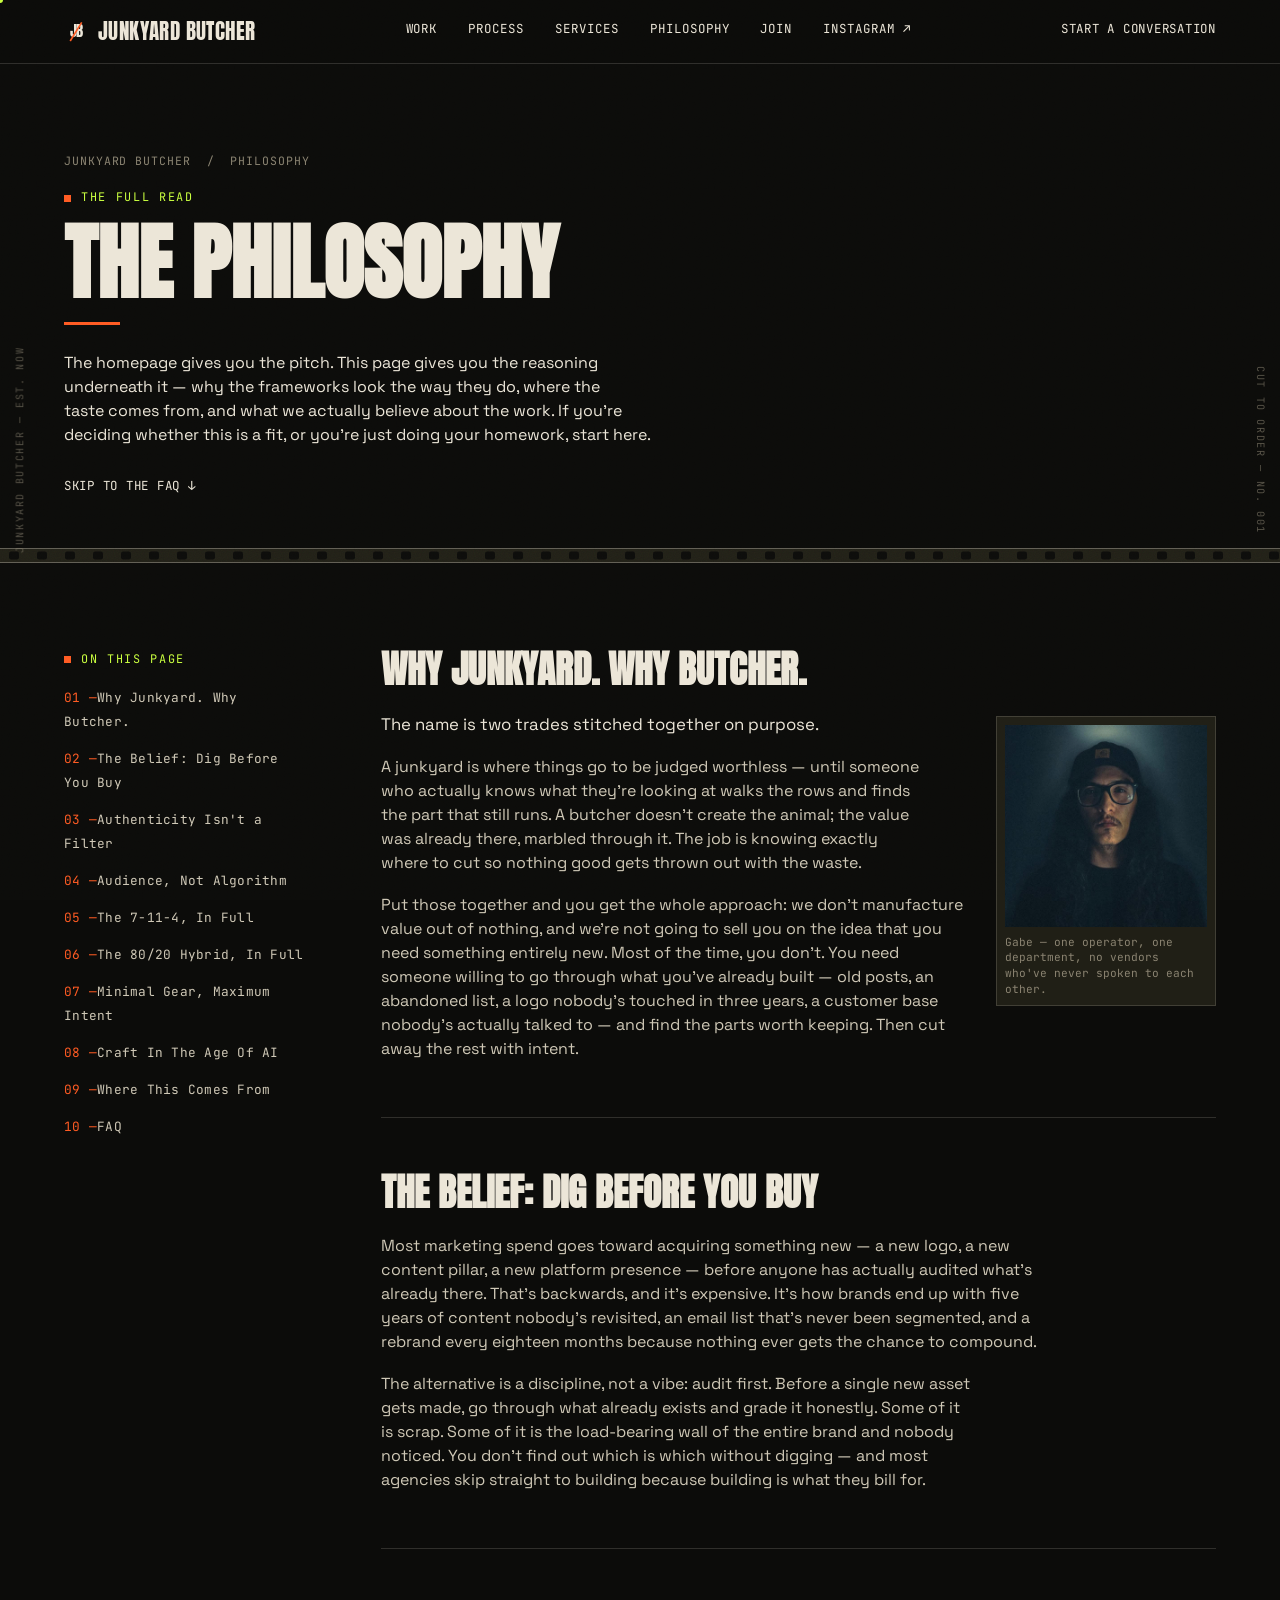
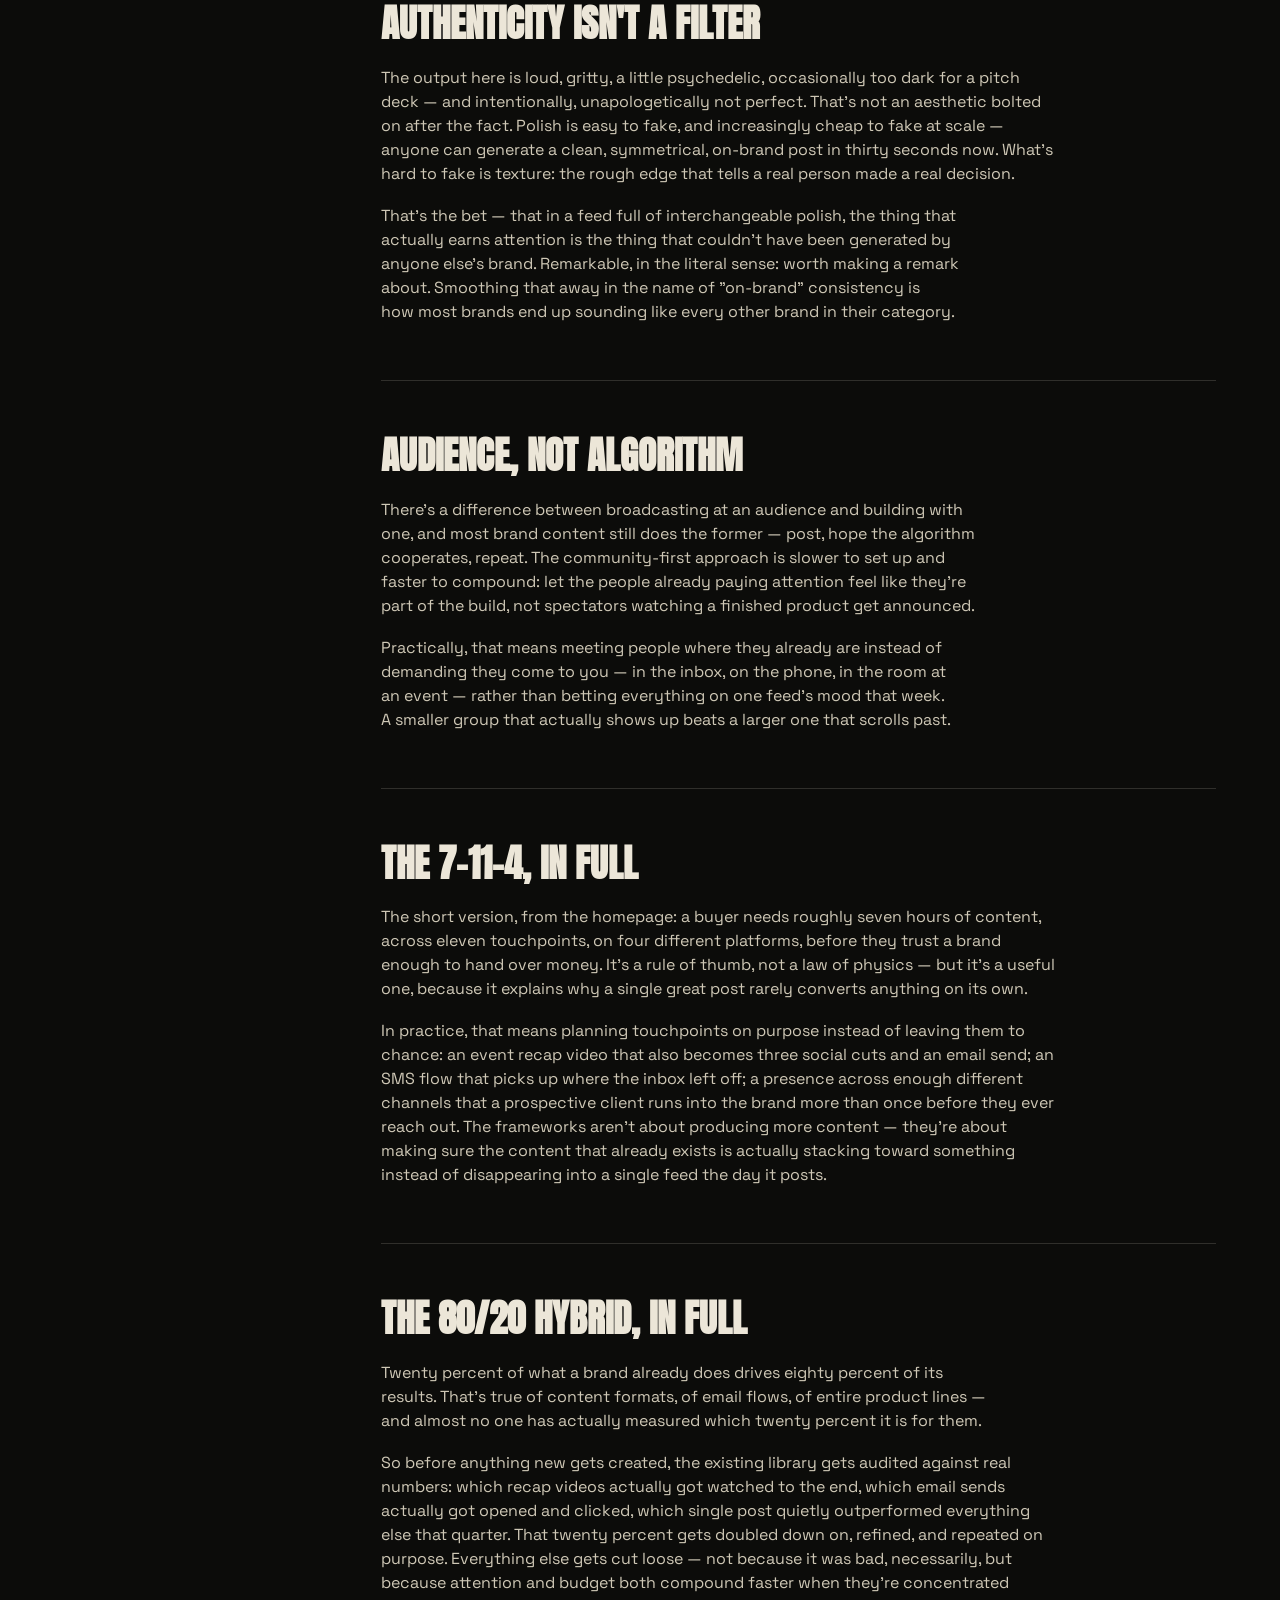
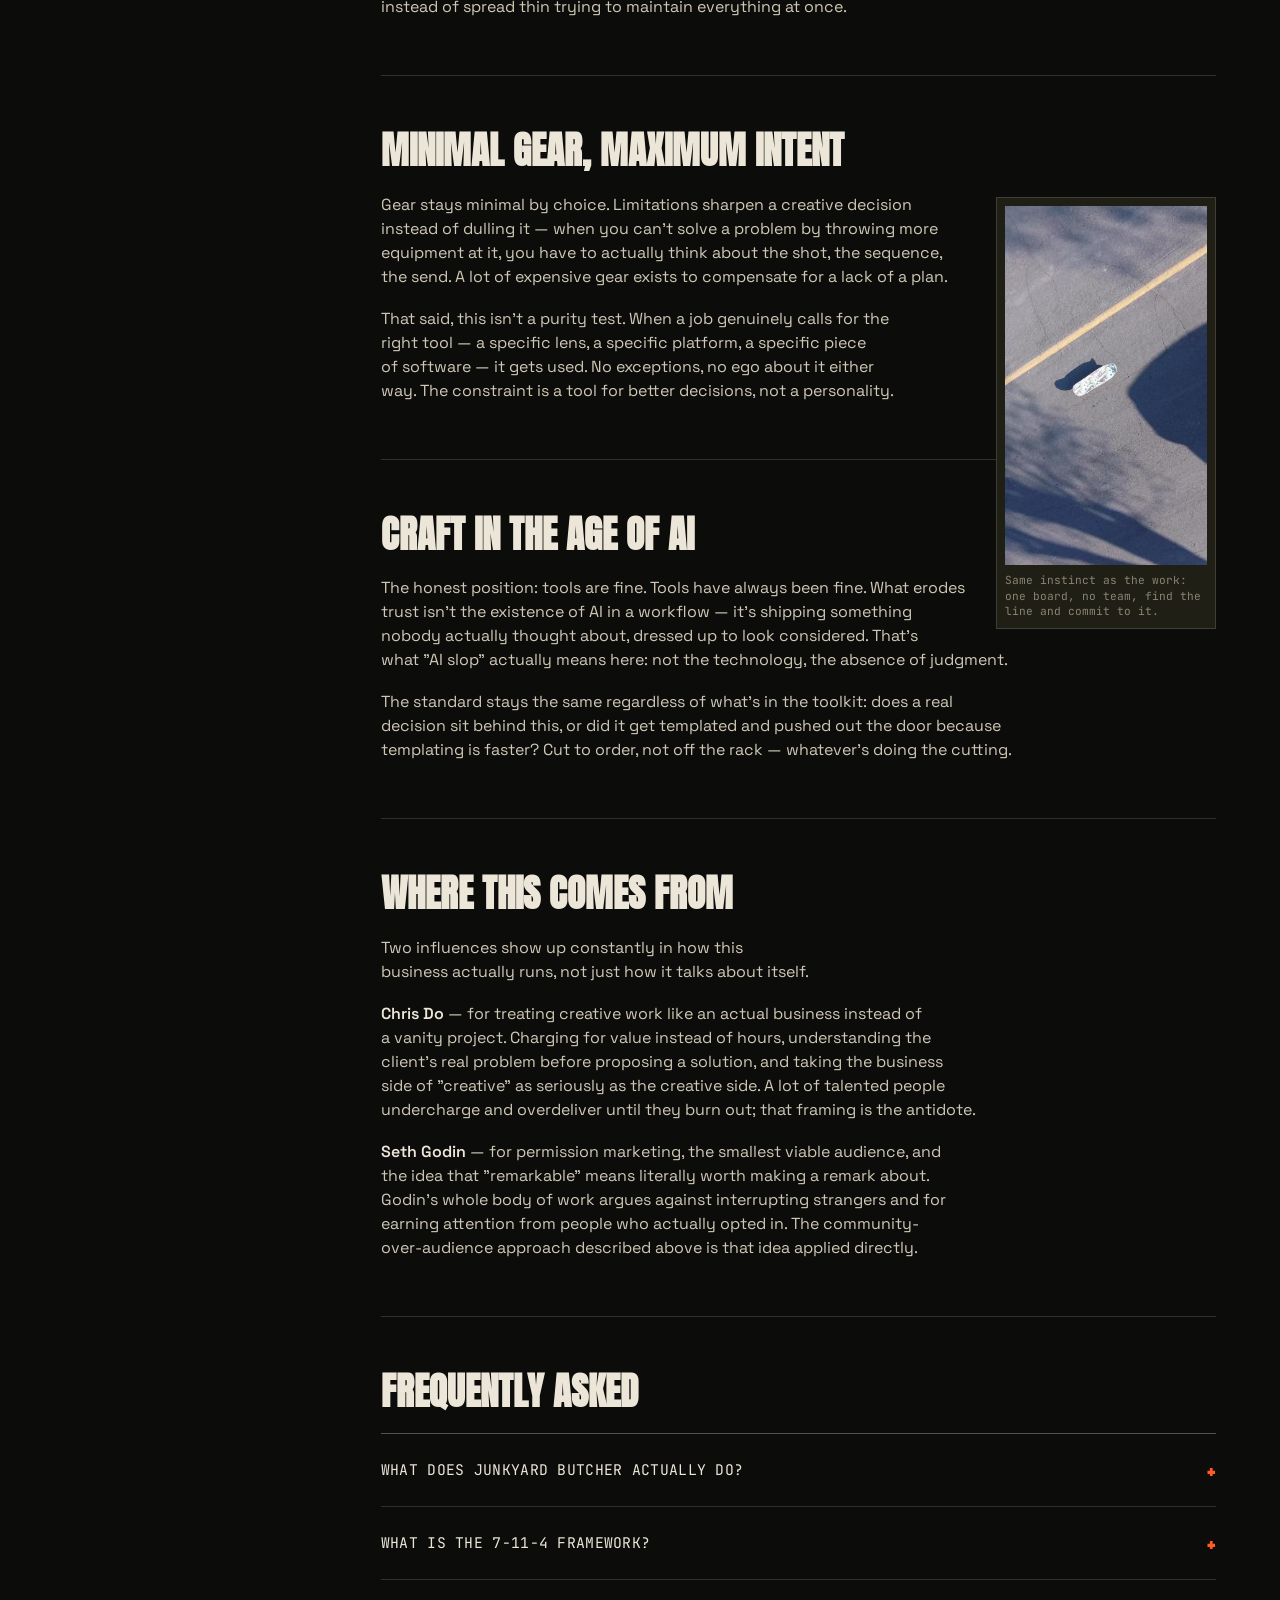
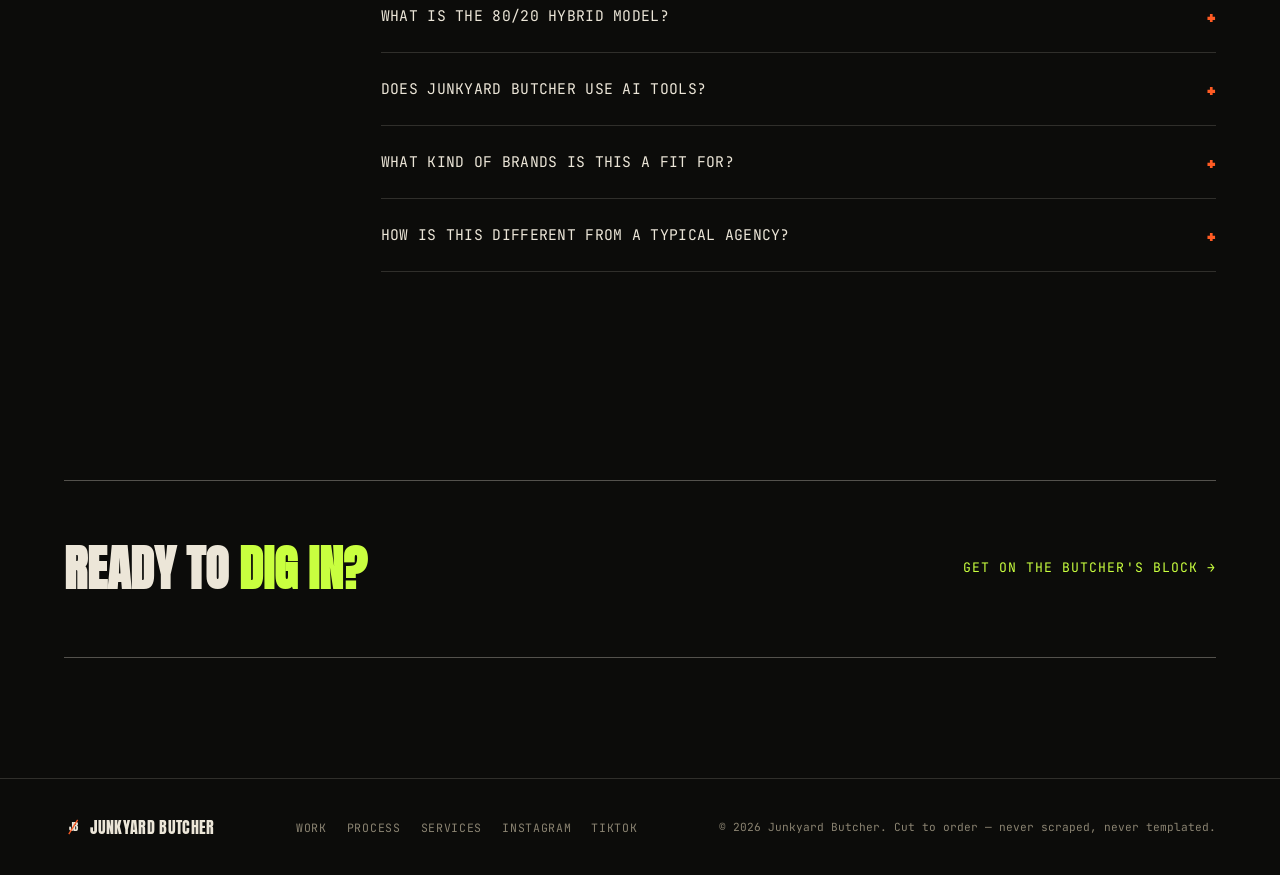
==== commit 8c2c1378: "Bring site in line with JB brand system" ====
--- a/philosophy.html
+++ b/philosophy.html
@@ -13,7 +13,7 @@
 <meta name="twitter:card" content="summary_large_image">
 <meta name="twitter:title" content="Philosophy — Junkyard Butcher">
 <meta name="twitter:description" content="The belief system behind Junkyard Butcher, in full.">
-<link rel="icon" href="data:image/svg+xml,<svg xmlns=%22http://www.w3.org/2000/svg%22 viewBox=%220 0 100 100%22><text y=%22.9em%22 font-size=%2290%22>🔪</text></svg>">
+<link rel="icon" href="data:image/svg+xml,%3Csvg xmlns='http://www.w3.org/2000/svg' viewBox='0 0 100 100'%3E%3Ccircle cx='50' cy='50' r='48' fill='%230c0c0a'/%3E%3Ctext x='50' y='70' text-anchor='middle' font-family='Arial Black, Arial, sans-serif' font-weight='900' font-size='56' letter-spacing='-3' fill='%23ece6d8'%3EJB%3C/text%3E%3Cline x1='27' y1='85' x2='73' y2='15' stroke='%23ff5b23' stroke-width='6'/%3E%3C/svg%3E">
 <link rel="preconnect" href="https://fonts.googleapis.com">
 <link rel="preconnect" href="https://fonts.gstatic.com" crossorigin>
 <link href="https://fonts.googleapis.com/css2?family=Anton&family=Space+Grotesk:wght@400;500;600;700&family=JetBrains+Mono:wght@400;500;700&display=swap" rel="stylesheet">
@@ -292,7 +292,7 @@
     text-transform:uppercase;
     display:flex; align-items:center; gap:10px;
   }
-  .nav-mark .cut{ color:var(--rust); }
+  .jb-mark{ width:1.15em; height:1.15em; flex:none; color:var(--bone); }
   .nav-links{
     display:flex; gap:clamp(14px,2.4vw,32px);
     font-family:var(--font-mono);
@@ -408,6 +408,7 @@
     font-size:1rem;
     text-transform:uppercase;
     letter-spacing:0.02em;
+    display:flex; align-items:center; gap:8px;
   }
   .foot-links{
     display:flex; flex-wrap:wrap; gap:20px;
@@ -571,7 +572,13 @@
 
 <header>
   <nav class="nav wrap">
-    <a href="index.html" class="nav-mark"><span class="cut">/</span>Junkyard Butcher</a>
+    <a href="index.html" class="nav-mark">
+      <svg class="jb-mark" viewBox="0 0 100 100" aria-hidden="true">
+        <text x="50" y="72" text-anchor="middle" font-family="Anton, Arial Narrow, sans-serif" font-size="62" letter-spacing="-3" fill="currentColor">JB</text>
+        <line x1="26" y1="88" x2="74" y2="10" stroke="var(--rust)" stroke-width="7"/>
+      </svg>
+      Junkyard Butcher
+    </a>
     <div class="nav-links" id="nav-links">
       <a href="index.html#work">Work</a>
       <a href="index.html#process">Process</a>
@@ -853,7 +860,13 @@
 
 <footer>
   <div class="wrap foot-grid">
-    <div class="foot-mark">/ Junkyard Butcher</div>
+    <div class="foot-mark">
+      <svg class="jb-mark" viewBox="0 0 100 100" aria-hidden="true">
+        <text x="50" y="72" text-anchor="middle" font-family="Anton, Arial Narrow, sans-serif" font-size="62" letter-spacing="-3" fill="currentColor">JB</text>
+        <line x1="26" y1="88" x2="74" y2="10" stroke="var(--rust)" stroke-width="7"/>
+      </svg>
+      Junkyard Butcher
+    </div>
     <div class="foot-links">
       <a href="index.html#work">Work</a>
       <a href="index.html#process">Process</a>
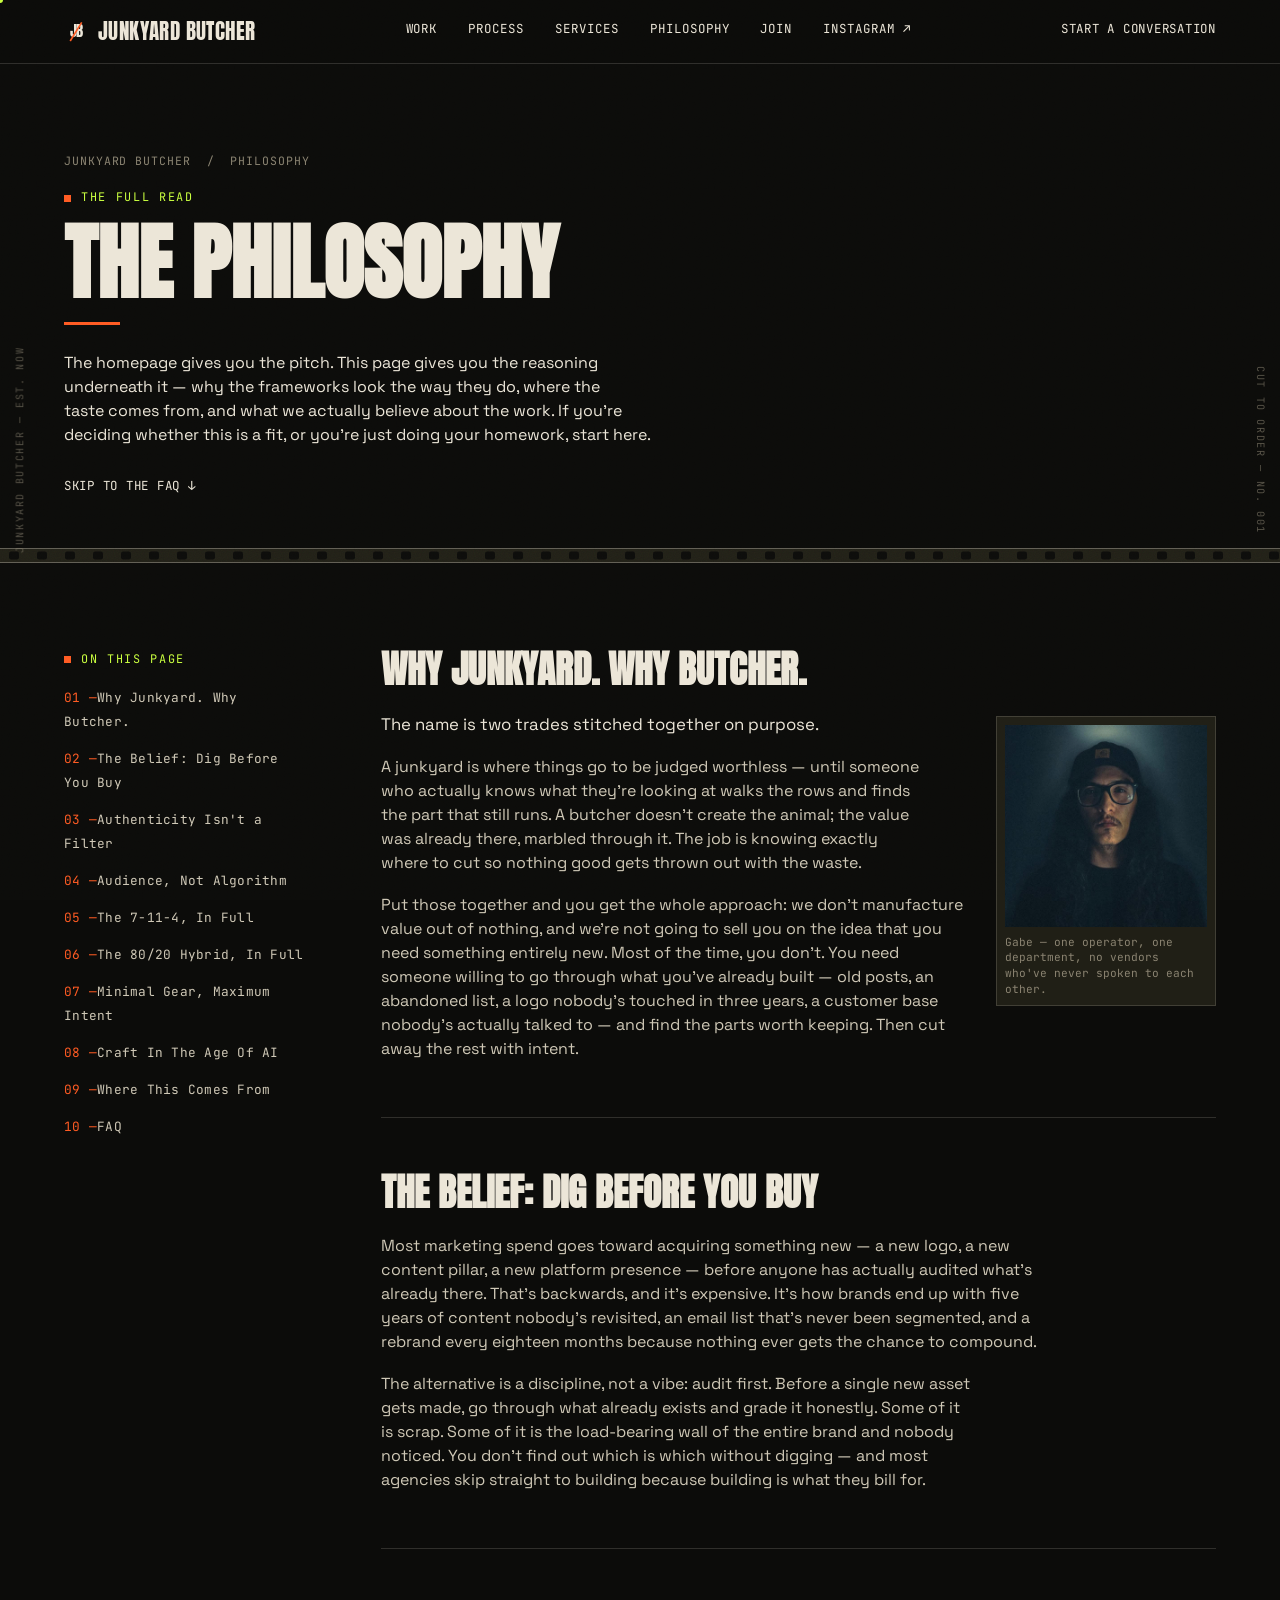
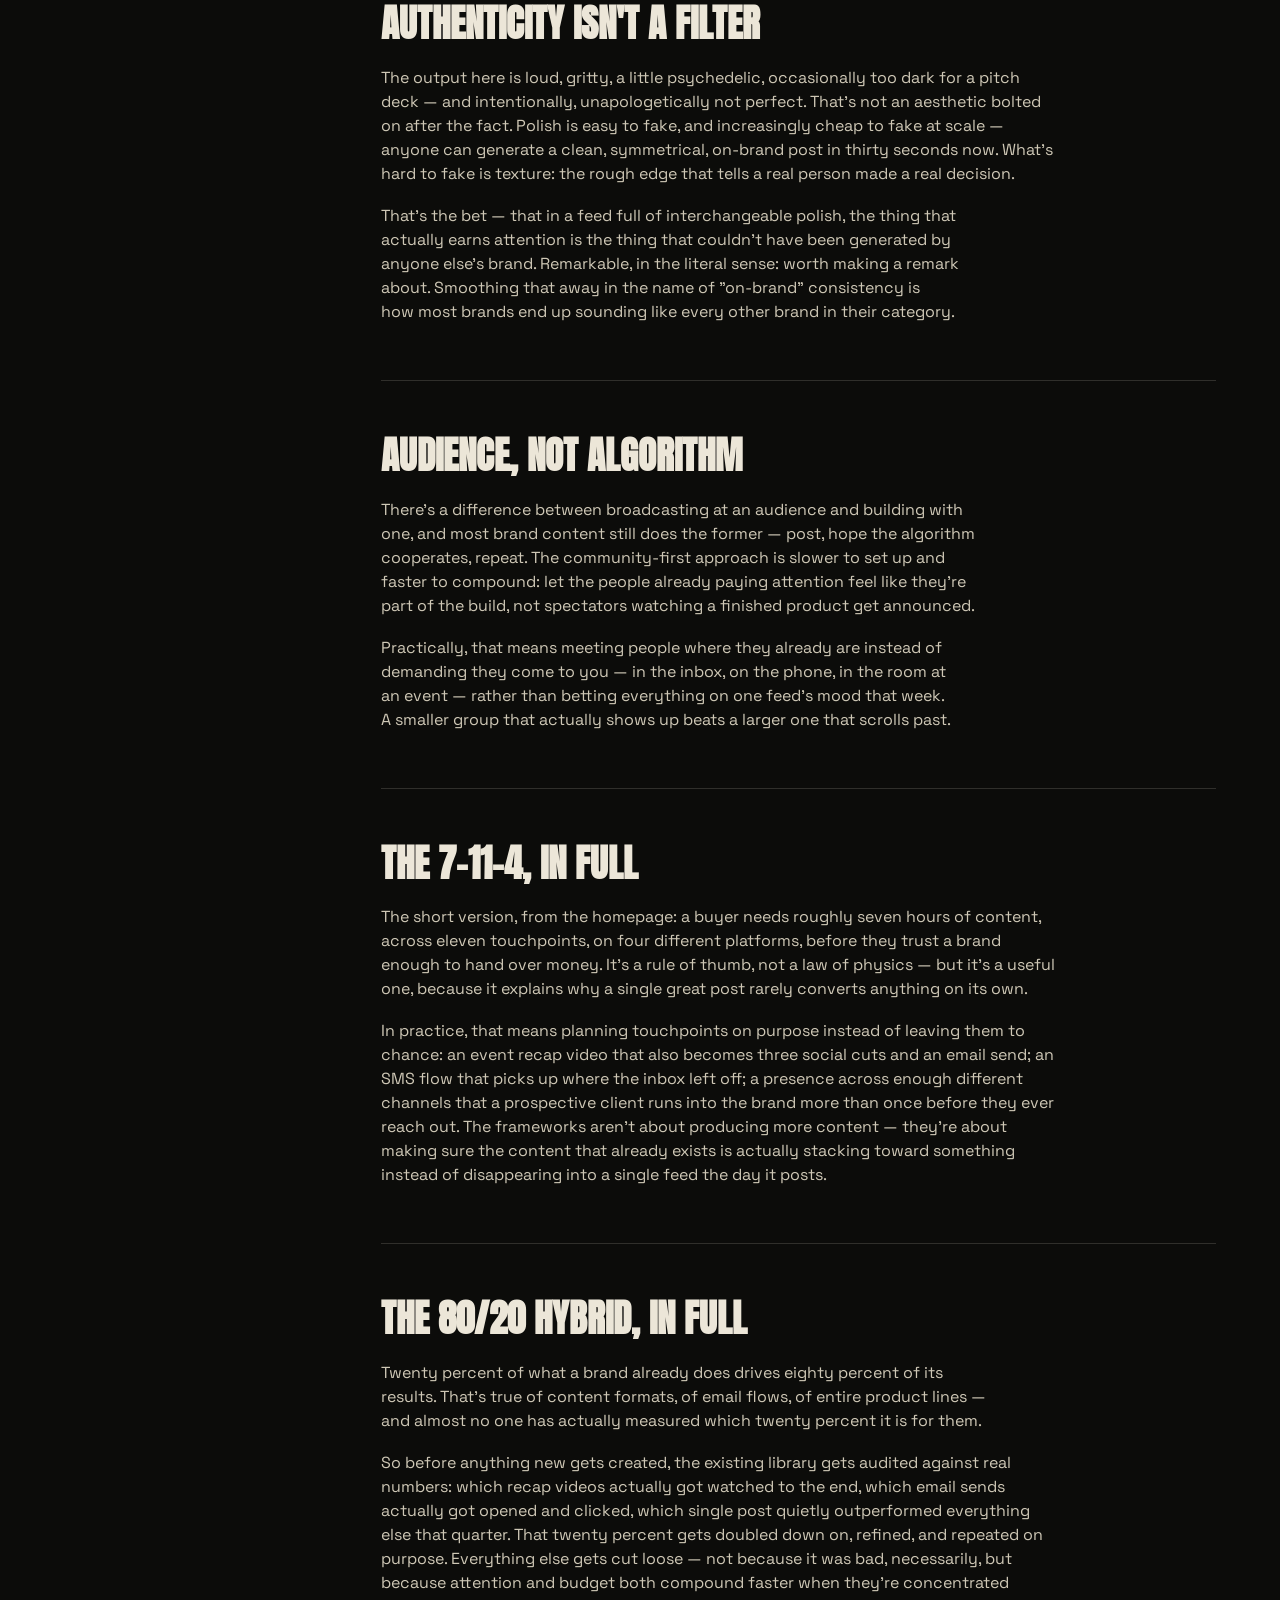
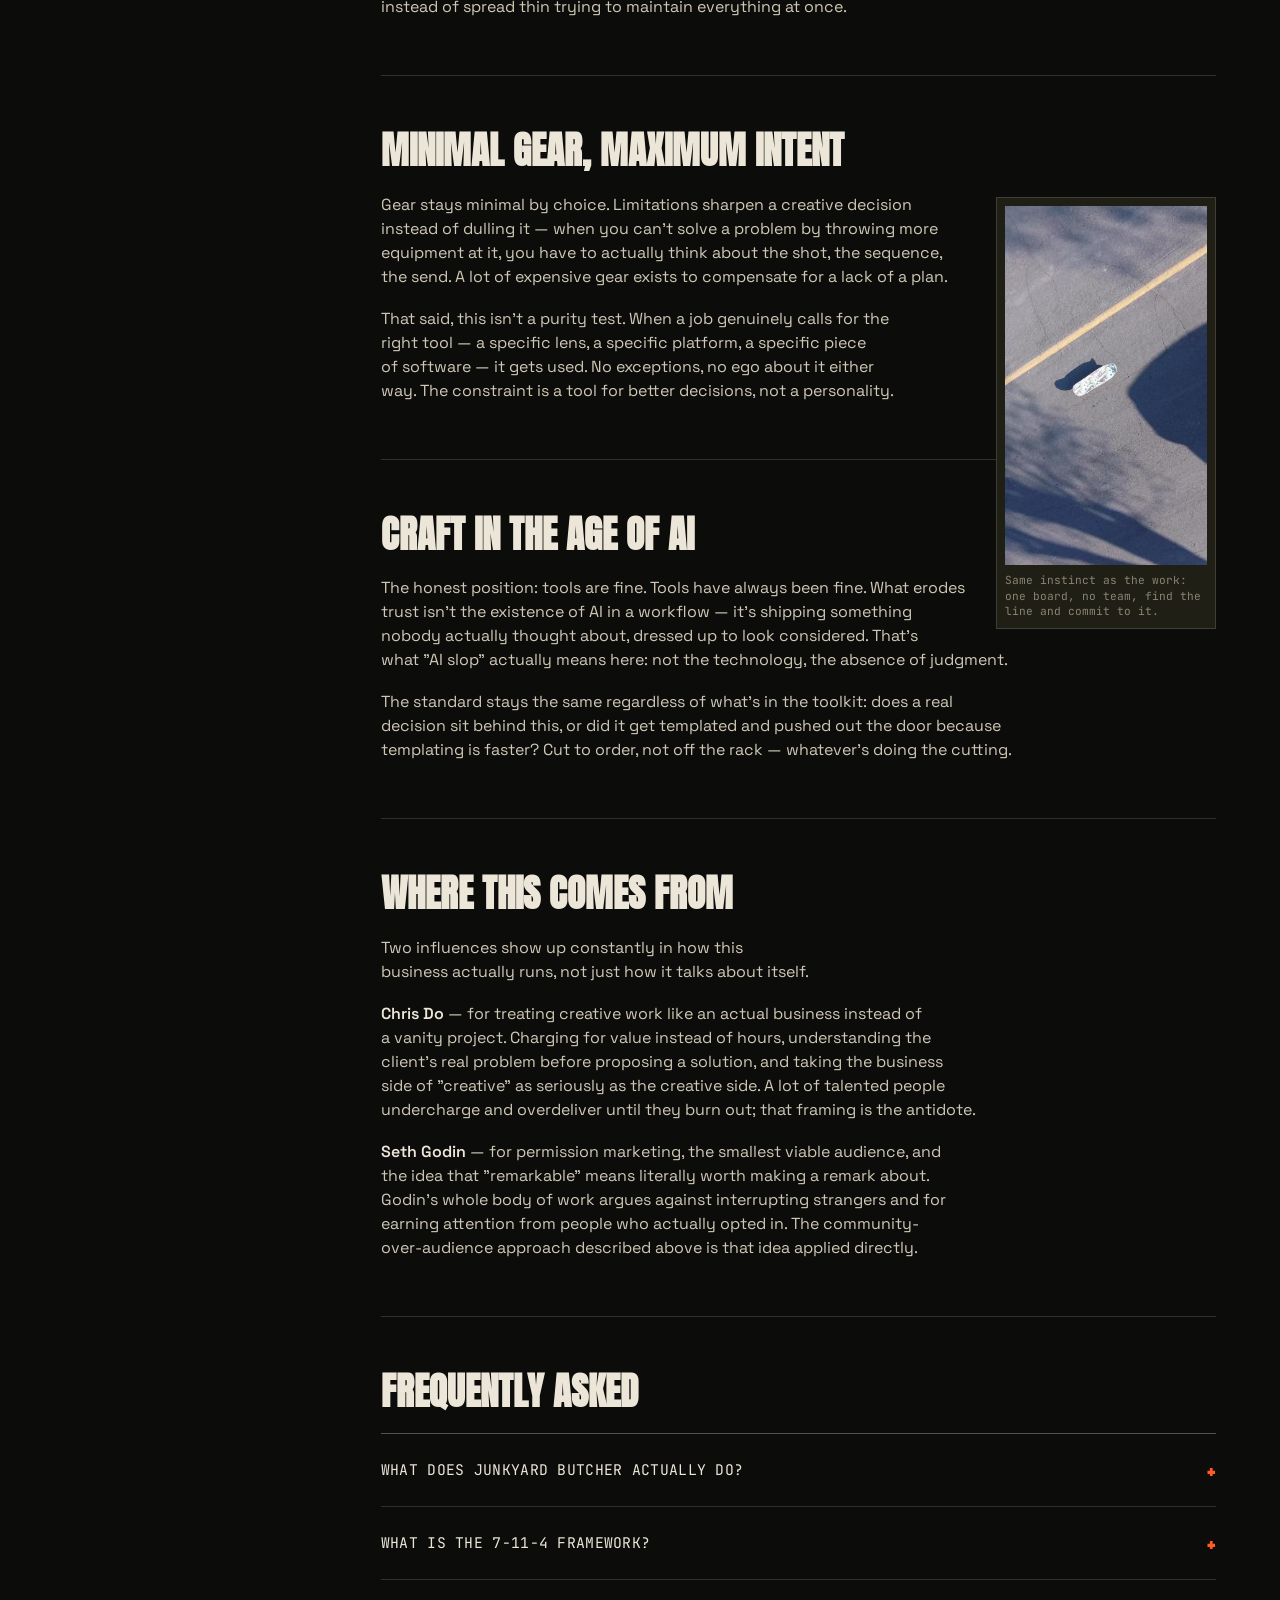
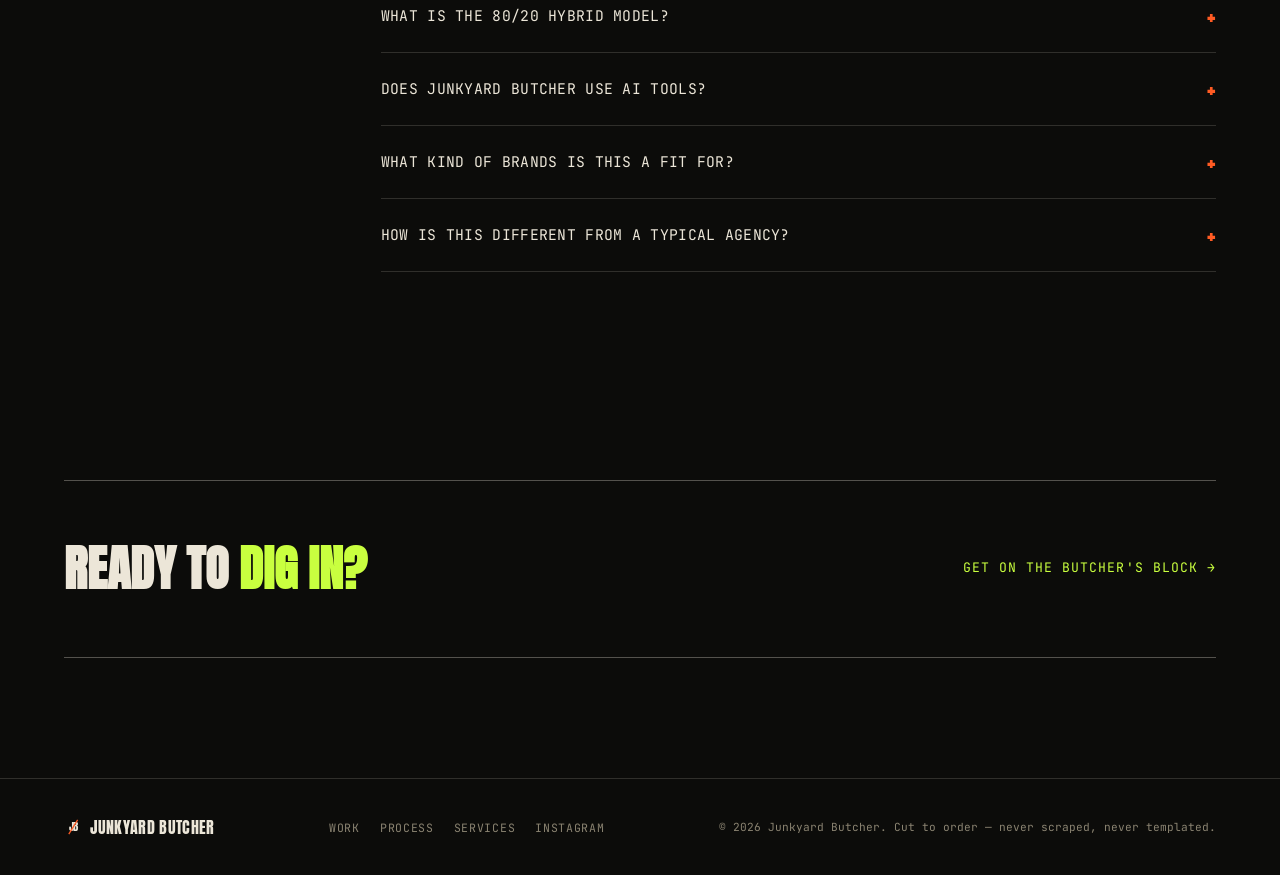
==== commit 175e940b: "performance, and tightening" ====
--- a/philosophy.html
+++ b/philosophy.html
@@ -5,12 +5,17 @@
 <meta name="viewport" content="width=device-width, initial-scale=1.0">
 <title>Philosophy — Junkyard Butcher</title>
 <meta name="description" content="The belief system behind Junkyard Butcher: the 7-11-4 and 80/20 hybrid frameworks in full, the thinking on authenticity over AI slop, and the influences behind the work.">
-<link rel="canonical" href="https://junkyardbutcher88.github.io/junkyard-butcher-website/philosophy.html">
+<link rel="canonical" href="https://junkyardbutcher.com/philosophy.html">
 <meta property="og:type" content="article">
 <meta property="og:title" content="Philosophy — Junkyard Butcher">
 <meta property="og:description" content="The belief system behind Junkyard Butcher: the 7-11-4 and 80/20 hybrid frameworks in full, the thinking on authenticity over AI slop, and the influences behind the work.">
-<meta property="og:url" content="https://junkyardbutcher88.github.io/junkyard-butcher-website/philosophy.html">
+<meta property="og:url" content="https://junkyardbutcher.com/philosophy.html">
+<meta property="og:image" content="https://junkyardbutcher.com/assets/og-image.jpg">
+<meta property="og:image:width" content="1200">
+<meta property="og:image:height" content="630">
+<meta property="og:image:alt" content="Junkyard Butcher — no templates, no fucking filler.">
 <meta name="twitter:card" content="summary_large_image">
+<meta name="twitter:image" content="https://junkyardbutcher.com/assets/og-image.jpg">
 <meta name="twitter:title" content="Philosophy — Junkyard Butcher">
 <meta name="twitter:description" content="The belief system behind Junkyard Butcher, in full.">
 <link rel="icon" href="data:image/svg+xml,%3Csvg xmlns='http://www.w3.org/2000/svg' viewBox='0 0 100 100'%3E%3Ccircle cx='50' cy='50' r='48' fill='%230c0c0a'/%3E%3Ctext x='50' y='70' text-anchor='middle' font-family='Arial Black, Arial, sans-serif' font-weight='900' font-size='56' letter-spacing='-3' fill='%23ece6d8'%3EJB%3C/text%3E%3Cline x1='27' y1='85' x2='73' y2='15' stroke='%23ff5b23' stroke-width='6'/%3E%3C/svg%3E">
@@ -22,7 +27,7 @@
   "@context": "https://schema.org",
   "@type": "ProfessionalService",
   "name": "Junkyard Butcher",
-  "url": "https://junkyardbutcher88.github.io/junkyard-butcher-website/philosophy.html",
+  "url": "https://junkyardbutcher.com/philosophy.html",
   "description": "Junkyard Butcher provides content creation, email & SMS marketing, brand identity systems, and brand strategy systems, built around the 7-11-4 and 80/20 hybrid frameworks.",
   "founder": {
     "@type": "Person",
@@ -630,7 +635,7 @@
       <article id="name">
         <h2>Why Junkyard. Why Butcher.</h2>
         <figure class="essay-pull-img">
-          <img src="assets/gabe_portrait.jpg" alt="Gabe, founder of Junkyard Butcher" loading="lazy">
+          <img src="assets/gabe_portrait.jpg" alt="Gabe, founder of Junkyard Butcher" width="900" height="900" loading="lazy">
           <figcaption>Gabe — one operator, one department, no vendors who've never spoken to each other.</figcaption>
         </figure>
         <p class="lead">The name is two trades stitched together on purpose.</p>
@@ -738,7 +743,7 @@
       <article id="gear">
         <h2>Minimal Gear, Maximum Intent</h2>
         <figure class="essay-pull-img">
-          <img src="assets/skate_frame.jpg" alt="A skateboard on cracked asphalt, casting a long shadow" loading="lazy">
+          <img src="assets/skate_frame.jpg" alt="A skateboard on cracked asphalt, casting a long shadow" width="281" height="500" loading="lazy">
           <figcaption>Same instinct as the work: one board, no team, find the line and commit to it.</figcaption>
         </figure>
         <p>
@@ -872,7 +877,6 @@
       <a href="index.html#process">Process</a>
       <a href="index.html#services">Services</a>
       <a href="https://www.instagram.com/junkyardbutcher/" target="_blank" rel="noopener" aria-label="Instagram">Instagram</a>
-      <a href="#" aria-label="TikTok (add link)">TikTok</a>
     </div>
     <div class="foot-copy">© 2026 Junkyard Butcher. Cut to order — never scraped, never templated.</div>
   </div>
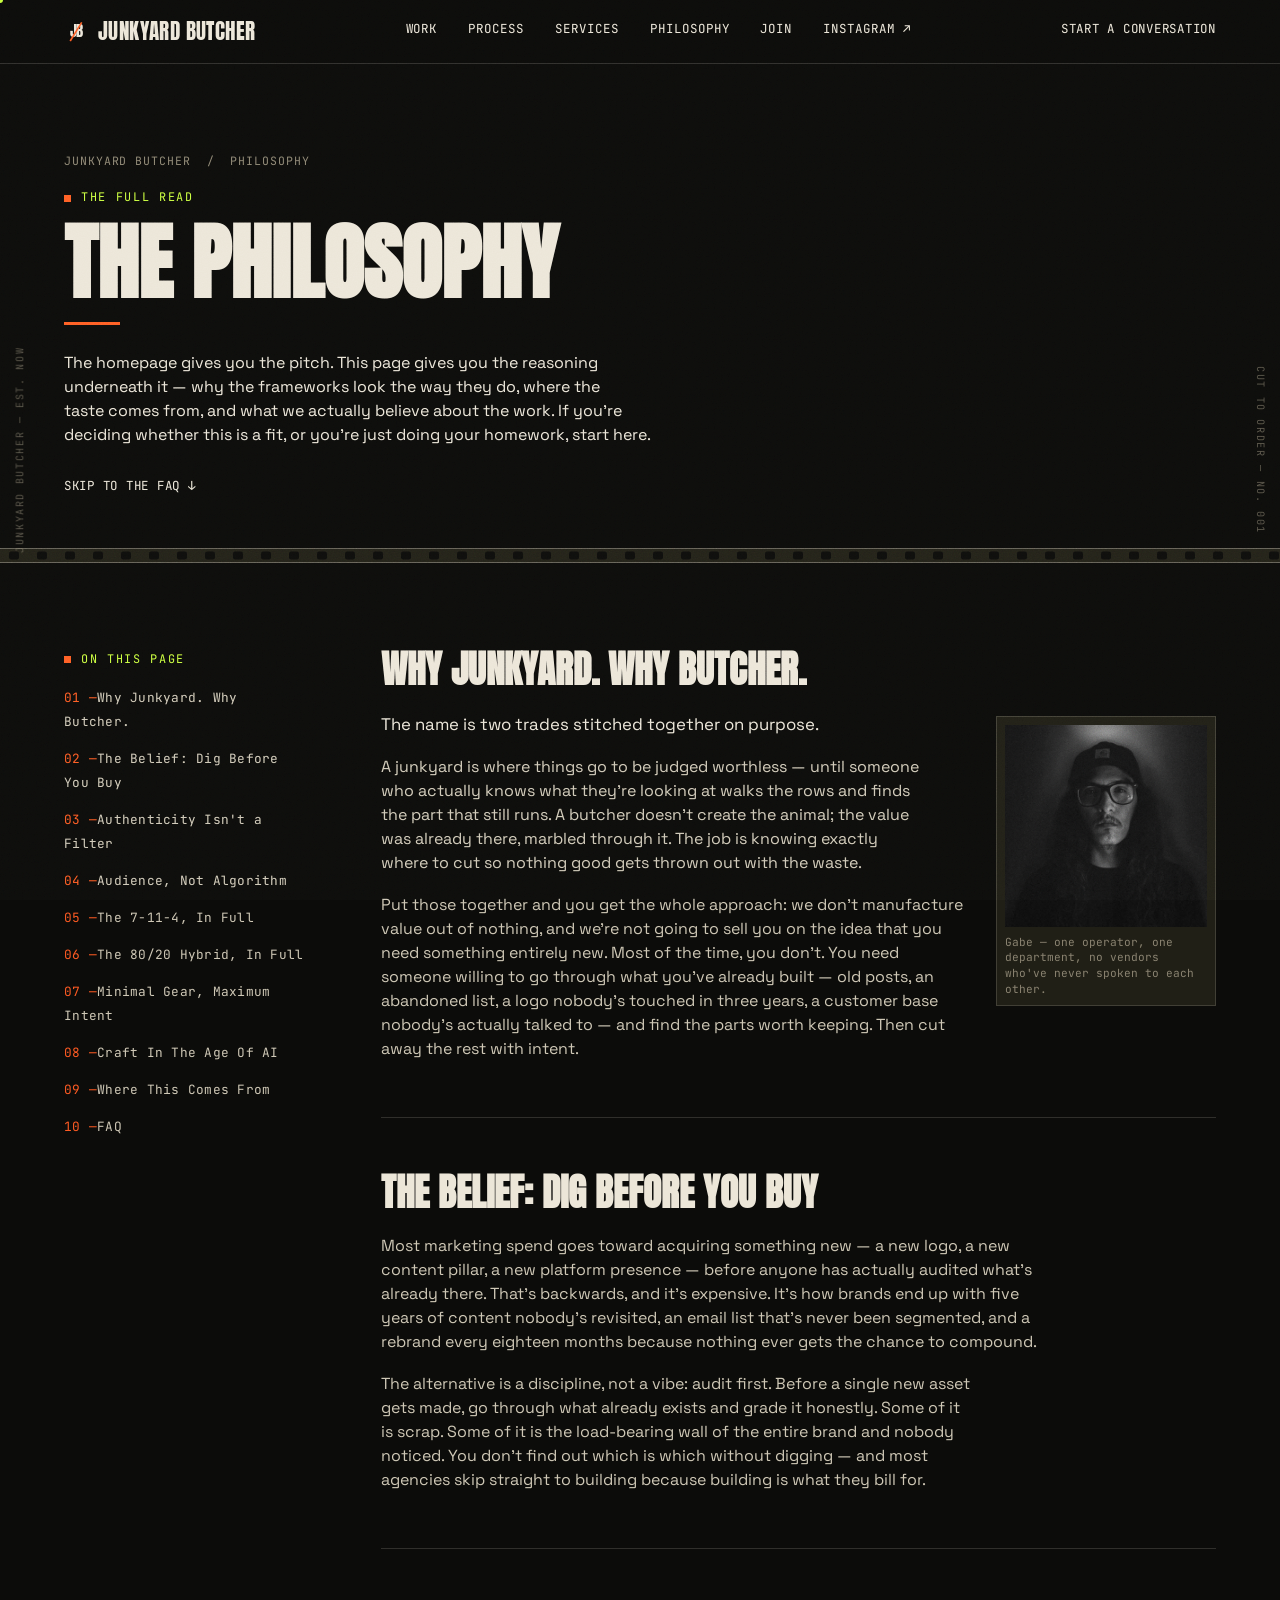
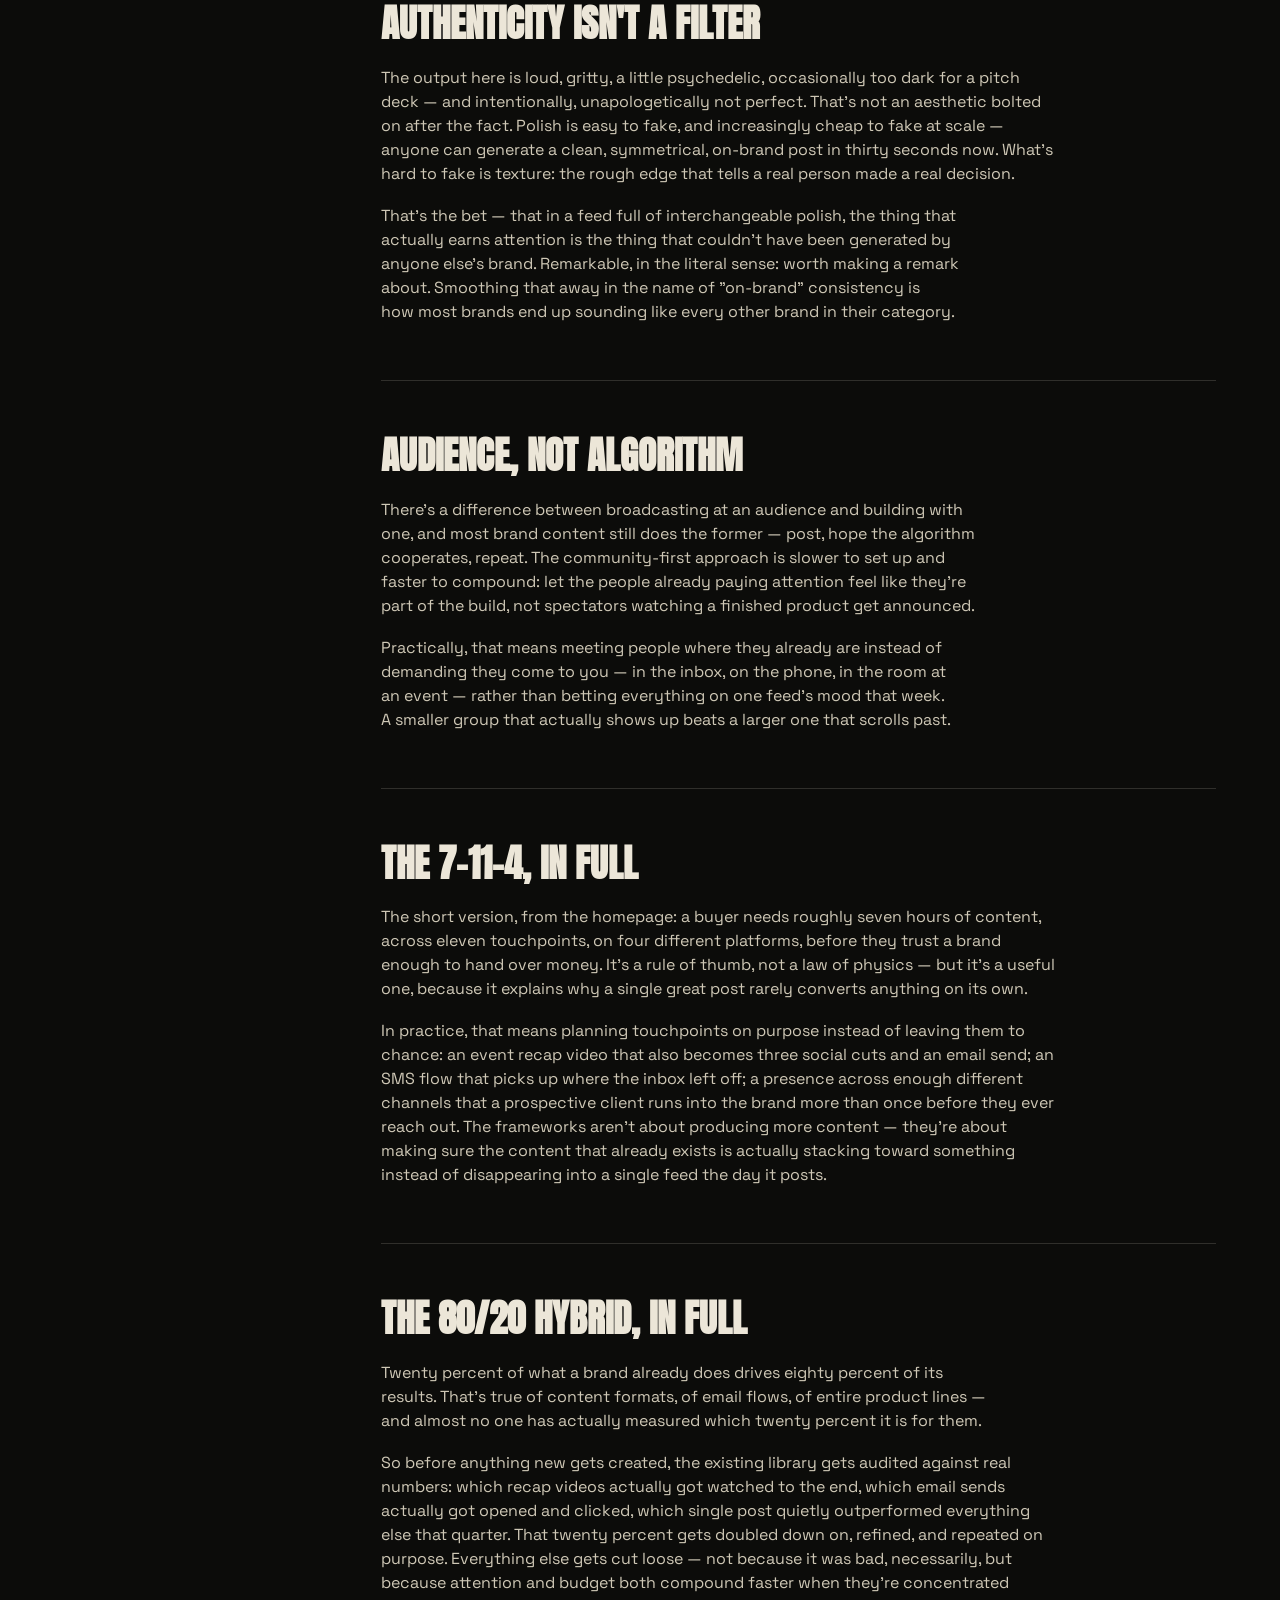
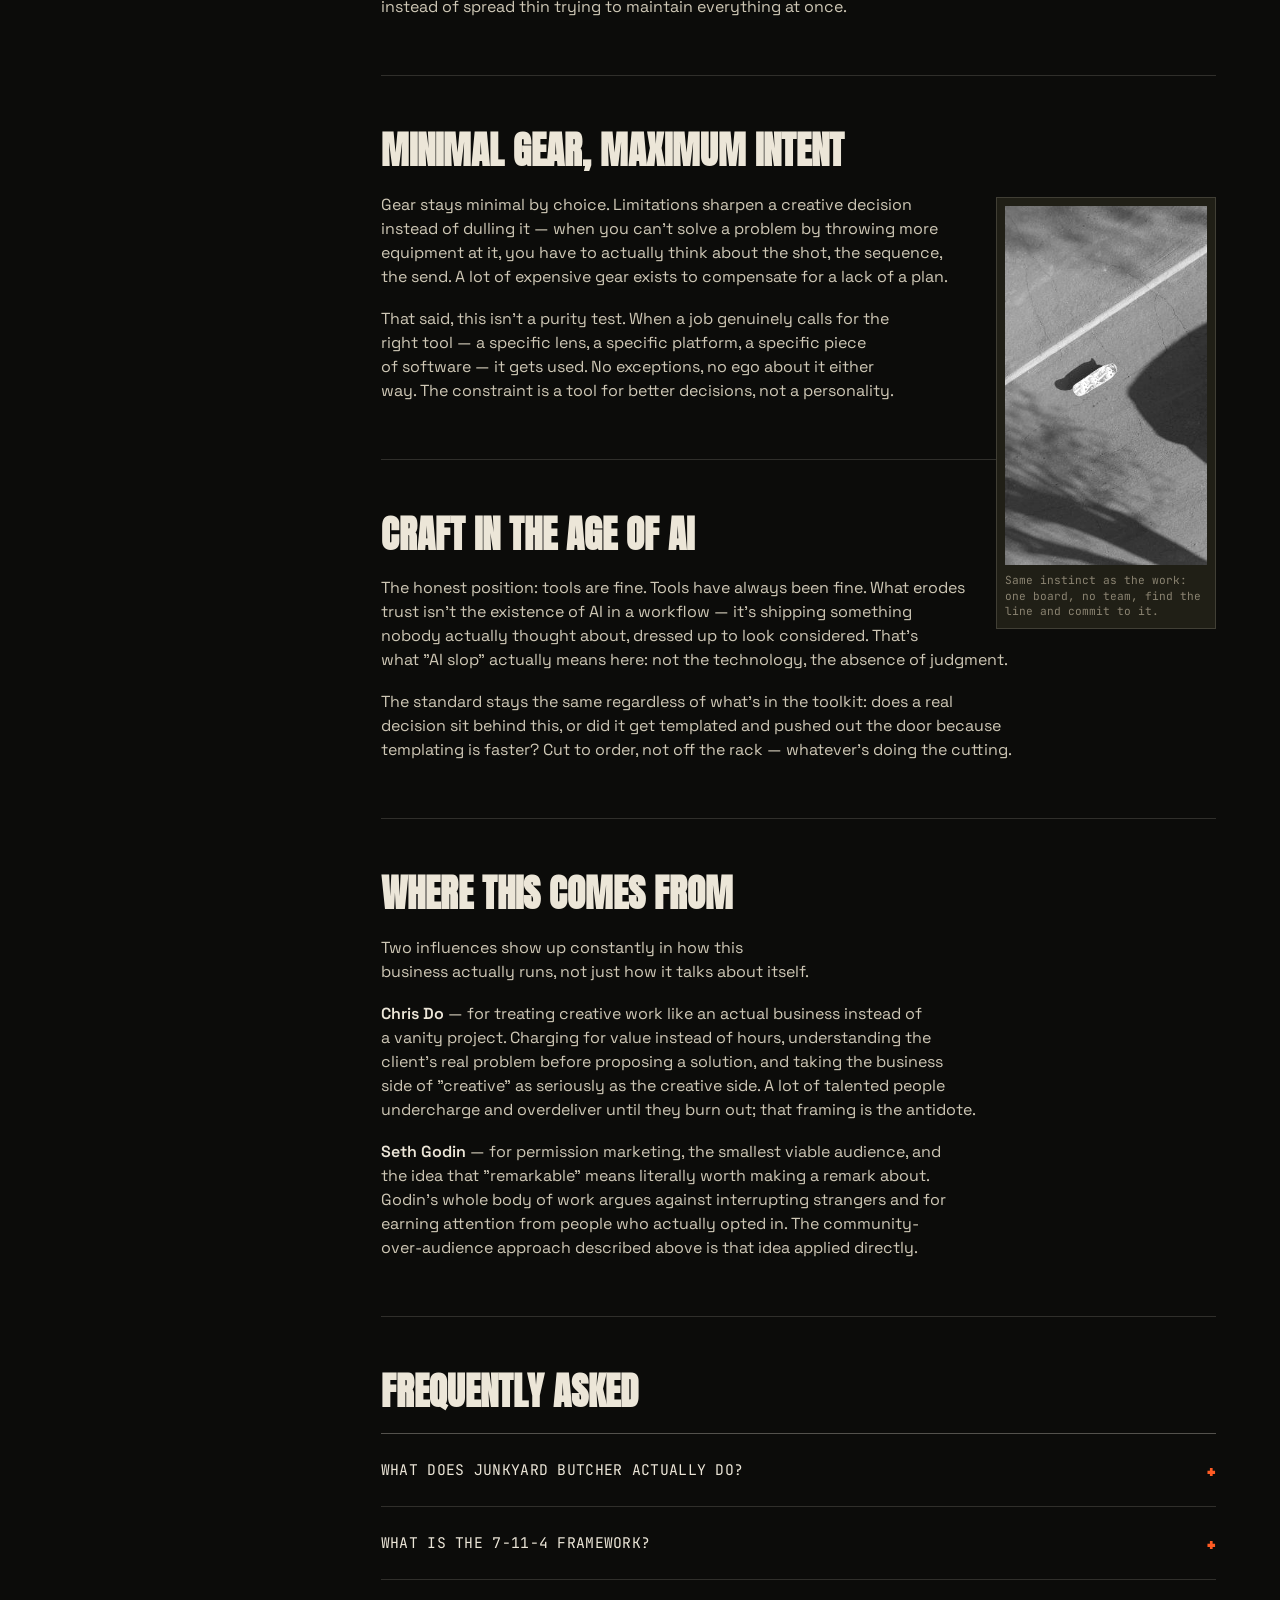
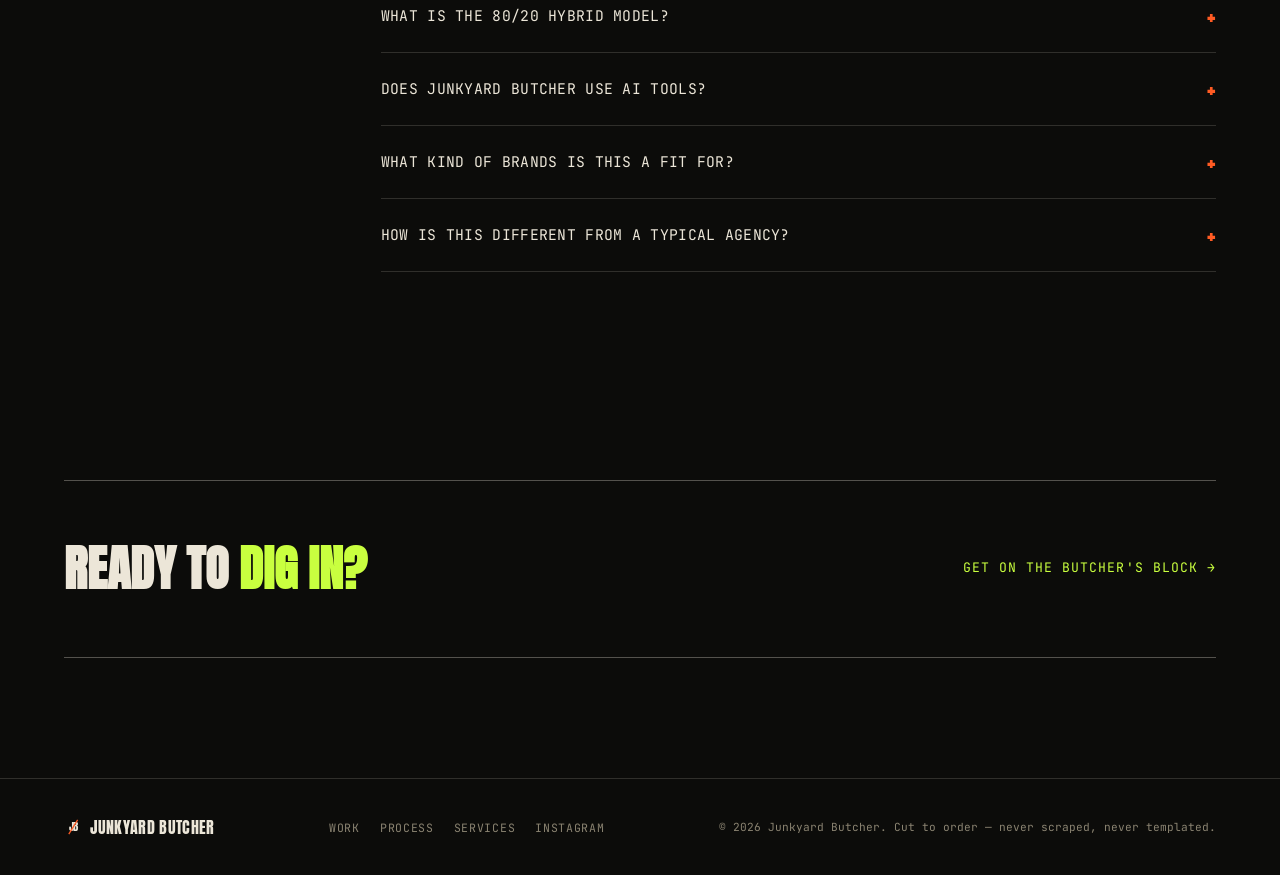
==== commit 7595c47e: "The door: a real hire form under the work, every conversation CTA routed to it. Archive tags cut, ca" ====
--- a/philosophy.html
+++ b/philosophy.html
@@ -100,338 +100,8 @@
   ]
 }
 </script>
+<link rel="stylesheet" href="assets/jb.css">
 <style>
-
-  /* ============ TOKENS ============ */
-  :root{
-    --ink: #0c0c0a;
-    --iron: #18170f;
-    --iron-2: #201f16;
-    --bone: #ece6d8;
-    --bone-dim: #cfc8b6;
-    --smoke: #8a8371;
-    --acid: #c9ff3f;
-    --rust: #ff5b23;
-    --line: rgba(236,230,216,0.16);
-    --line-strong: rgba(236,230,216,0.32);
-    --ghost: rgba(236,230,216,0.055);
-
-    --fs-display: clamp(3rem, 11.5vw, 9.5rem);
-    --fs-h1: clamp(2.1rem, 6vw, 4.2rem);
-    --fs-h2: clamp(1.5rem, 3.6vw, 2.4rem);
-    --fs-h3: clamp(1.15rem, 2.4vw, 1.5rem);
-    --fs-lead: clamp(1.05rem, 1.6vw, 1.3rem);
-    --fs-body: 1rem;
-    --fs-label: 0.74rem;
-
-    --gutter: clamp(20px, 5vw, 64px);
-    --maxw: 1320px;
-
-    --font-display: "Anton", "Arial Narrow", sans-serif;
-    --font-body: "Space Grotesk", ui-sans-serif, system-ui, sans-serif;
-    --font-mono: "JetBrains Mono", ui-monospace, "SF Mono", monospace;
-  }
-
-  /* Junkyard Butcher is a committed dark-canvas punk-flyer identity —
-     one visual world by design, painted explicitly on every host theme. */
-
-  *,*::before,*::after{ box-sizing:border-box; }
-  html{ scroll-behavior:smooth; }
-  @media (prefers-reduced-motion: reduce){
-    html{ scroll-behavior:auto; }
-    *{ animation-duration:0.001ms !important; animation-iteration-count:1 !important; transition-duration:0.001ms !important; }
-  }
-
-  body{
-    margin:0;
-    background:var(--ink);
-    color:var(--bone);
-    font-family:var(--font-body);
-    font-size:var(--fs-body);
-    line-height:1.5;
-    -webkit-font-smoothing:antialiased;
-    overflow-x:hidden;
-  }
-
-  img{ max-width:100%; }
-
-  a{ color:inherit; text-decoration:none; }
-
-  ::selection{ background:var(--acid); color:var(--ink); }
-
-  html{
-    scrollbar-color:var(--iron-2) var(--ink);
-    scrollbar-width:thin;
-  }
-  ::-webkit-scrollbar{ width:10px; height:10px; }
-  ::-webkit-scrollbar-track{ background:var(--ink); }
-  ::-webkit-scrollbar-thumb{ background:var(--iron-2); border:2px solid var(--ink); }
-  ::-webkit-scrollbar-thumb:hover{ background:var(--smoke); }
-
-  /* ============ CUSTOM CURSOR + PROGRESS ============ */
-  .progress-bar{
-    position:fixed; top:0; left:0;
-    height:2px; width:100%;
-    background:var(--acid);
-    transform:scaleX(0);
-    transform-origin:left center;
-    z-index:1001;
-    pointer-events:none;
-  }
-  .cursor-dot, .cursor-ring{
-    position:fixed; top:0; left:0;
-    border-radius:50%;
-    pointer-events:none;
-    z-index:1000;
-    transform:translate(-50%,-50%);
-  }
-  .cursor-dot{
-    width:6px; height:6px;
-    background:var(--acid);
-  }
-  .cursor-ring{
-    width:34px; height:34px;
-    border:1px solid var(--line-strong);
-    transition:width .2s ease, height .2s ease, border-color .2s ease, background-color .2s ease;
-  }
-  .cursor-ring.is-active{
-    width:64px; height:64px;
-    border-color:var(--acid);
-  }
-  html.has-custom-cursor body{ cursor:none; }
-  html.has-custom-cursor a,
-  html.has-custom-cursor button{ cursor:none; }
-  html.has-custom-cursor input,
-  html.has-custom-cursor textarea{ cursor:text; }
-
-  /* ============ SLUG LABELS ============ */
-  .slug{
-    position:fixed;
-    top:50%;
-    writing-mode:vertical-rl;
-    font-family:var(--font-mono);
-    font-size:0.64rem;
-    letter-spacing:0.16em;
-    text-transform:uppercase;
-    color:var(--smoke);
-    opacity:0.6;
-    z-index:40;
-    pointer-events:none;
-  }
-  .slug-left{ left:12px; transform:translateY(-50%) rotate(180deg); }
-  .slug-right{ right:12px; transform:translateY(-50%); }
-  @media (max-width:980px){ .slug{ display:none; } }
-
-  /* ============ FILM REEL DIVIDER ============ */
-  .cutline{
-    height:15px;
-    position:relative;
-    background-color:var(--iron-2);
-    background-image:url("data:image/svg+xml,%3Csvg xmlns='http://www.w3.org/2000/svg' width='28' height='15'%3E%3Crect x='9' y='3.5' width='10' height='8' rx='2' fill='%230c0c0a'/%3E%3C/svg%3E");
-    background-repeat:repeat-x;
-    background-position:left center;
-    border-top:1px solid var(--line-strong);
-    border-bottom:1px solid var(--line-strong);
-    overflow:hidden;
-  }
-  .cutline::after{
-    content:"";
-    position:absolute; inset:0;
-    opacity:0.3;
-    mix-blend-mode:overlay;
-    background-image:url("data:image/svg+xml,%3Csvg xmlns='http://www.w3.org/2000/svg' width='120' height='120'%3E%3Cfilter id='n'%3E%3CfeTurbulence type='fractalNoise' baseFrequency='0.85' numOctaves='2' stitchTiles='stitch'/%3E%3C/filter%3E%3Crect width='100%25' height='100%25' filter='url(%23n)'/%3E%3C/svg%3E");
-    pointer-events:none;
-  }
-
-  h1,h2,h3,p{ margin:0; text-wrap:balance; }
-
-  .wrap{
-    max-width:var(--maxw);
-    margin-inline:auto;
-    padding-inline:var(--gutter);
-  }
-
-  .eyebrow{
-    font-family:var(--font-mono);
-    font-size:var(--fs-label);
-    letter-spacing:0.14em;
-    text-transform:uppercase;
-    color:var(--acid);
-    display:flex;
-    align-items:center;
-    gap:10px;
-  }
-  .eyebrow::before{
-    content:"";
-    width:7px; height:7px;
-    background:var(--rust);
-    display:inline-block;
-    flex:none;
-  }
-
-  /* ============ GRAIN OVERLAY ============ */
-  .grain{
-    position:fixed; inset:0;
-    pointer-events:none;
-    z-index:999;
-    opacity:0.05;
-    mix-blend-mode:overlay;
-    background-image:url("data:image/svg+xml,%3Csvg xmlns='http://www.w3.org/2000/svg' width='120' height='120'%3E%3Cfilter id='n'%3E%3CfeTurbulence type='fractalNoise' baseFrequency='0.85' numOctaves='2' stitchTiles='stitch'/%3E%3C/filter%3E%3Crect width='100%25' height='100%25' filter='url(%23n)'/%3E%3C/svg%3E");
-  }
-
-  /* ============ NAV ============ */
-  header{
-    position:sticky; top:0; z-index:100;
-    background:rgba(12,12,10,0.86);
-    backdrop-filter:blur(6px);
-    border-bottom:1px solid var(--line);
-  }
-  .nav{
-    display:flex; align-items:center; justify-content:space-between;
-    padding-block:16px;
-  }
-  .nav-mark{
-    font-family:var(--font-display);
-    font-size:1.3rem;
-    letter-spacing:0.02em;
-    text-transform:uppercase;
-    display:flex; align-items:center; gap:10px;
-  }
-  .jb-mark{ width:1.15em; height:1.15em; flex:none; color:var(--bone); }
-  .nav-links{
-    display:flex; gap:clamp(14px,2.4vw,32px);
-    font-family:var(--font-mono);
-    font-size:0.78rem;
-    letter-spacing:0.08em;
-    text-transform:uppercase;
-  }
-  .nav-links a{
-    padding-bottom:3px;
-    border-bottom:1px solid transparent;
-    transition:border-color .15s, color .15s;
-  }
-  .nav-links a:hover, .nav-links a:focus-visible{
-    color:var(--acid);
-    border-color:var(--acid);
-    outline:none;
-  }
-  .nav-toggle{
-    display:none;
-    align-items:center; gap:8px;
-    background:none;
-    border:1px solid var(--line-strong);
-    color:var(--bone);
-    font-family:var(--font-mono);
-    font-size:0.72rem;
-    letter-spacing:0.08em;
-    text-transform:uppercase;
-    padding:9px 14px;
-    cursor:pointer;
-  }
-  .nav-toggle:hover, .nav-toggle:focus-visible{ border-color:var(--acid); color:var(--acid); outline:none; }
-  @media (max-width:760px){
-    .nav-toggle{ display:inline-flex; }
-    .nav-mark{ font-size:1.05rem; }
-    .nav > .link-cta.quiet{ display:none; }
-    .nav-links{
-      display:none;
-      position:absolute; top:100%; left:0; right:0;
-      flex-direction:column; gap:0;
-      background:rgba(12,12,10,0.98);
-      border-bottom:1px solid var(--line);
-      padding:4px var(--gutter) 18px;
-    }
-    .nav-links.is-open{ display:flex; }
-    .nav-links a{
-      padding-block:14px;
-      border-bottom:1px solid var(--line);
-    }
-  }
-
-  /* ============ GHOST LINKS (no filled buttons anywhere) ============ */
-  .link-cta{
-    position:relative;
-    display:inline-flex;
-    align-items:center;
-    gap:8px;
-    background:none;
-    border:none;
-    padding:0 0 4px;
-    margin:0;
-    font-family:var(--font-mono);
-    font-size:0.82rem;
-    letter-spacing:0.08em;
-    text-transform:uppercase;
-    color:var(--bone);
-    cursor:pointer;
-  }
-  .link-cta::after{
-    content:"";
-    position:absolute;
-    left:0; right:100%;
-    bottom:0;
-    height:1px;
-    background:currentColor;
-    transition:right .25s cubic-bezier(.2,.8,.2,1);
-  }
-  .link-cta:hover, .link-cta:focus-visible{ color:var(--acid); outline:none; }
-  .link-cta:hover::after, .link-cta:focus-visible::after{ right:0; }
-  .link-cta.primary{ color:var(--acid); }
-  .link-cta.quiet{ font-size:0.78rem; letter-spacing:0.06em; }
-
-  /* ============ SECTION SHELL ============ */
-  section{ padding-block:clamp(64px,10vw,120px); }
-  .section-title{
-    font-family:var(--font-display);
-    font-size:var(--fs-h1);
-    text-transform:uppercase;
-    line-height:0.95;
-    margin-top:14px;
-  }
-  .section-title::after{
-    content:"";
-    display:block;
-    width:56px;
-    height:3px;
-    background:var(--rust);
-    margin-top:20px;
-  }
-
-  /* ============ FOOTER ============ */
-  footer{
-    border-top:1px solid var(--line);
-    padding-block:36px;
-  }
-  .foot-grid{
-    display:flex; flex-wrap:wrap;
-    justify-content:space-between;
-    gap:20px;
-    align-items:center;
-  }
-  .foot-mark{
-    font-family:var(--font-display);
-    font-size:1rem;
-    text-transform:uppercase;
-    letter-spacing:0.02em;
-    display:flex; align-items:center; gap:8px;
-  }
-  .foot-links{
-    display:flex; flex-wrap:wrap; gap:20px;
-    font-family:var(--font-mono);
-    font-size:0.72rem;
-    letter-spacing:0.06em;
-    text-transform:uppercase;
-    color:var(--smoke);
-  }
-  .foot-links a:hover, .foot-links a:focus-visible{ color:var(--acid); outline:none; }
-  .foot-copy{
-    font-family:var(--font-mono);
-    font-size:0.7rem;
-    color:var(--smoke);
-  }
-
-
-
   /* ============ ARTICLE / ESSAY LAYOUT ============ */
   .essay-layout{
     display:grid;
@@ -569,6 +239,9 @@
 </style>
 </head>
 <body>
+
+<div id="grit" aria-hidden="true"></div>
+<div class="grain" aria-hidden="true"></div>
 
 <div class="grain" aria-hidden="true"></div>
 <div class="progress-bar" aria-hidden="true"></div>
@@ -589,11 +262,11 @@
       <a href="index.html#process">Process</a>
       <a href="index.html#services">Services</a>
       <a href="philosophy.html" aria-current="page">Philosophy</a>
-      <a href="index.html#join">Join</a>
+      <a href="index.html#hire">Join</a>
       <a href="https://www.instagram.com/junkyardbutcher/" target="_blank" rel="noopener">Instagram ↗</a>
     </div>
     <button type="button" class="nav-toggle" aria-expanded="false" aria-controls="nav-links">Menu</button>
-    <a href="index.html#join" class="link-cta quiet">Start a conversation</a>
+    <a href="index.html#hire" class="link-cta quiet">Start a conversation</a>
   </nav>
 </header>
 
@@ -857,7 +530,7 @@
   <section class="wrap">
     <div class="closing-cta">
       <h2>Ready to <span style="color:var(--acid);">dig in?</span></h2>
-      <a href="index.html#join" class="link-cta primary">Get on the Butcher's Block →</a>
+      <a href="index.html#hire" class="link-cta primary">Get on the Butcher's Block →</a>
     </div>
   </section>
 
--- a/assets/jb.css
+++ b/assets/jb.css
@@ -0,0 +1,381 @@
+/* ============================================================
+   Junkyard Butcher — shared skin
+   Tokens, reset, nav, buttons, type, footer, grain, mono.
+   Loaded by every page BEFORE its own <style>, so a page can
+   still override, but nothing has to be copy-pasted to match.
+   Extracted 15 Sep 2026: philosophy.html was carrying 326 lines
+   of this verbatim and had already drifted out of texture.
+   ============================================================ */
+
+
+
+  /* ============ TOKENS ============ */
+  :root{
+    --ink: #0c0c0a;
+    --iron: #18170f;
+    --iron-2: #201f16;
+    --bone: #ece6d8;
+    --bone-dim: #cfc8b6;
+    --smoke: #8a8371;
+    --acid: #c9ff3f;
+    --rust: #ff5b23;
+    --line: rgba(236,230,216,0.16);
+    --line-strong: rgba(236,230,216,0.32);
+    --ghost: rgba(236,230,216,0.055);
+
+    --fs-display: clamp(3rem, 11.5vw, 9.5rem);
+    --fs-h1: clamp(2.1rem, 6vw, 4.2rem);
+    --fs-h2: clamp(1.5rem, 3.6vw, 2.4rem);
+    --fs-h3: clamp(1.15rem, 2.4vw, 1.5rem);
+    --fs-lead: clamp(1.05rem, 1.6vw, 1.3rem);
+    --fs-body: 1rem;
+    --fs-label: 0.74rem;
+
+    --gutter: clamp(20px, 5vw, 64px);
+    --maxw: 1320px;
+
+    --font-display: "Anton", "Arial Narrow", sans-serif;
+    --font-body: "Space Grotesk", ui-sans-serif, system-ui, sans-serif;
+    --font-mono: "JetBrains Mono", ui-monospace, "SF Mono", monospace;
+  }
+
+  /* Junkyard Butcher is a committed dark-canvas punk-flyer identity —
+     one visual world by design, painted explicitly on every host theme. */
+
+  *,*::before,*::after{ box-sizing:border-box; }
+  html{ scroll-behavior:smooth; }
+  @media (prefers-reduced-motion: reduce){
+    html{ scroll-behavior:auto; }
+    *{ animation-duration:0.001ms !important; animation-iteration-count:1 !important; transition-duration:0.001ms !important; }
+  }
+
+  body{
+    margin:0;
+    background:var(--ink);
+    color:var(--bone);
+    font-family:var(--font-body);
+    font-size:var(--fs-body);
+    line-height:1.5;
+    -webkit-font-smoothing:antialiased;
+    overflow-x:hidden;
+  }
+
+  img{ max-width:100%; }
+
+  a{ color:inherit; text-decoration:none; }
+
+  ::selection{ background:var(--acid); color:var(--ink); }
+
+  html{
+    scrollbar-color:var(--iron-2) var(--ink);
+    scrollbar-width:thin;
+  }
+  ::-webkit-scrollbar{ width:10px; height:10px; }
+  ::-webkit-scrollbar-track{ background:var(--ink); }
+  ::-webkit-scrollbar-thumb{ background:var(--iron-2); border:2px solid var(--ink); }
+  ::-webkit-scrollbar-thumb:hover{ background:var(--smoke); }
+
+  /* ============ CUSTOM CURSOR + PROGRESS ============ */
+  .progress-bar{
+    position:fixed; top:0; left:0;
+    height:2px; width:100%;
+    background:var(--acid);
+    transform:scaleX(0);
+    transform-origin:left center;
+    z-index:1001;
+    pointer-events:none;
+  }
+  .cursor-dot, .cursor-ring{
+    position:fixed; top:0; left:0;
+    border-radius:50%;
+    pointer-events:none;
+    z-index:1000;
+    transform:translate(-50%,-50%);
+  }
+  .cursor-dot{
+    width:6px; height:6px;
+    background:var(--acid);
+  }
+  .cursor-ring{
+    width:34px; height:34px;
+    border:1px solid var(--line-strong);
+    transition:width .2s ease, height .2s ease, border-color .2s ease, background-color .2s ease;
+  }
+  .cursor-ring.is-active{
+    width:64px; height:64px;
+    border-color:var(--acid);
+  }
+  html.has-custom-cursor body{ cursor:none; }
+  html.has-custom-cursor a,
+  html.has-custom-cursor button{ cursor:none; }
+  html.has-custom-cursor input,
+  html.has-custom-cursor textarea{ cursor:text; }
+
+  /* ============ SLUG LABELS ============ */
+  .slug{
+    position:fixed;
+    top:50%;
+    writing-mode:vertical-rl;
+    font-family:var(--font-mono);
+    font-size:0.64rem;
+    letter-spacing:0.16em;
+    text-transform:uppercase;
+    color:var(--smoke);
+    opacity:0.6;
+    z-index:40;
+    pointer-events:none;
+  }
+  .slug-left{ left:12px; transform:translateY(-50%) rotate(180deg); }
+  .slug-right{ right:12px; transform:translateY(-50%); }
+  @media (max-width:980px){ .slug{ display:none; } }
+
+  /* ============ FILM REEL DIVIDER ============ */
+  .cutline{
+    height:15px;
+    position:relative;
+    background-color:var(--iron-2);
+    background-image:url("data:image/svg+xml,%3Csvg xmlns='http://www.w3.org/2000/svg' width='28' height='15'%3E%3Crect x='9' y='3.5' width='10' height='8' rx='2' fill='%230c0c0a'/%3E%3C/svg%3E");
+    background-repeat:repeat-x;
+    background-position:left center;
+    border-top:1px solid var(--line-strong);
+    border-bottom:1px solid var(--line-strong);
+    overflow:hidden;
+  }
+  .cutline::after{
+    content:"";
+    position:absolute; inset:0;
+    opacity:0.3;
+    mix-blend-mode:overlay;
+    background-image:url("data:image/svg+xml,%3Csvg xmlns='http://www.w3.org/2000/svg' width='120' height='120'%3E%3Cfilter id='n'%3E%3CfeTurbulence type='fractalNoise' baseFrequency='0.85' numOctaves='2' stitchTiles='stitch'/%3E%3C/filter%3E%3Crect width='100%25' height='100%25' filter='url(%23n)'/%3E%3C/svg%3E");
+    pointer-events:none;
+  }
+
+  h1,h2,h3,p{ margin:0; text-wrap:balance; }
+
+  .wrap{
+    max-width:var(--maxw);
+    margin-inline:auto;
+    padding-inline:var(--gutter);
+  }
+
+  .eyebrow{
+    font-family:var(--font-mono);
+    font-size:var(--fs-label);
+    letter-spacing:0.14em;
+    text-transform:uppercase;
+    color:var(--acid);
+    display:flex;
+    align-items:center;
+    gap:10px;
+  }
+  .eyebrow::before{
+    content:"";
+    width:7px; height:7px;
+    background:var(--rust);
+    display:inline-block;
+    flex:none;
+  }
+
+  /* ============ GRAIN OVERLAY ============ */
+  .grain{
+    position:fixed; inset:0;
+    pointer-events:none;
+    z-index:999;
+    opacity:0.05;
+    mix-blend-mode:overlay;
+    background-image:url("data:image/svg+xml,%3Csvg xmlns='http://www.w3.org/2000/svg' width='120' height='120'%3E%3Cfilter id='n'%3E%3CfeTurbulence type='fractalNoise' baseFrequency='0.85' numOctaves='2' stitchTiles='stitch'/%3E%3C/filter%3E%3Crect width='100%25' height='100%25' filter='url(%23n)'/%3E%3C/svg%3E");
+  }
+
+  /* ============ NAV ============ */
+  header{
+    position:sticky; top:0; z-index:100;
+    background:rgba(12,12,10,0.86);
+    backdrop-filter:blur(6px);
+    border-bottom:1px solid var(--line);
+  }
+  .nav{
+    display:flex; align-items:center; justify-content:space-between;
+    padding-block:16px;
+  }
+  .nav-mark{
+    font-family:var(--font-display);
+    font-size:1.3rem;
+    letter-spacing:0.02em;
+    text-transform:uppercase;
+    display:flex; align-items:center; gap:10px;
+  }
+  .jb-mark{ width:1.15em; height:1.15em; flex:none; color:var(--bone); }
+  .nav-links{
+    display:flex; gap:clamp(14px,2.4vw,32px);
+    font-family:var(--font-mono);
+    font-size:0.78rem;
+    letter-spacing:0.08em;
+    text-transform:uppercase;
+  }
+  .nav-links a{
+    padding-bottom:3px;
+    border-bottom:1px solid transparent;
+    transition:border-color .15s, color .15s;
+  }
+  .nav-links a:hover, .nav-links a:focus-visible{
+    color:var(--acid);
+    border-color:var(--acid);
+    outline:none;
+  }
+  .nav-toggle{
+    display:none;
+    align-items:center; gap:8px;
+    background:none;
+    border:1px solid var(--line-strong);
+    color:var(--bone);
+    font-family:var(--font-mono);
+    font-size:0.72rem;
+    letter-spacing:0.08em;
+    text-transform:uppercase;
+    padding:9px 14px;
+    cursor:pointer;
+  }
+  .nav-toggle:hover, .nav-toggle:focus-visible{ border-color:var(--acid); color:var(--acid); outline:none; }
+  @media (max-width:760px){
+    .nav-toggle{ display:inline-flex; }
+    .nav-mark{ font-size:1.05rem; }
+    .nav > .link-cta.quiet{ display:none; }
+    .nav-links{
+      display:none;
+      position:absolute; top:100%; left:0; right:0;
+      flex-direction:column; gap:0;
+      background:rgba(12,12,10,0.98);
+      border-bottom:1px solid var(--line);
+      padding:4px var(--gutter) 18px;
+    }
+    .nav-links.is-open{ display:flex; }
+    .nav-links a{
+      padding-block:14px;
+      border-bottom:1px solid var(--line);
+    }
+  }
+
+  /* ============ GHOST LINKS (no filled buttons anywhere) ============ */
+  .link-cta{
+    position:relative;
+    display:inline-flex;
+    align-items:center;
+    gap:8px;
+    background:none;
+    border:none;
+    padding:0 0 4px;
+    margin:0;
+    font-family:var(--font-mono);
+    font-size:0.82rem;
+    letter-spacing:0.08em;
+    text-transform:uppercase;
+    color:var(--bone);
+    cursor:pointer;
+  }
+  .link-cta::after{
+    content:"";
+    position:absolute;
+    left:0; right:100%;
+    bottom:0;
+    height:1px;
+    background:currentColor;
+    transition:right .25s cubic-bezier(.2,.8,.2,1);
+  }
+  .link-cta:hover, .link-cta:focus-visible{ color:var(--acid); outline:none; }
+  .link-cta:hover::after, .link-cta:focus-visible::after{ right:0; }
+  .link-cta.primary{ color:var(--acid); }
+  .link-cta.quiet{ font-size:0.78rem; letter-spacing:0.06em; }
+
+  /* ============ SECTION SHELL ============ */
+  section{ padding-block:clamp(64px,10vw,120px); }
+  .section-title{
+    font-family:var(--font-display);
+    font-size:var(--fs-h1);
+    text-transform:uppercase;
+    line-height:0.95;
+    margin-top:14px;
+  }
+  .section-title::after{
+    content:"";
+    display:block;
+    width:56px;
+    height:3px;
+    background:var(--rust);
+    margin-top:20px;
+  }
+
+  /* ============ FOOTER ============ */
+  footer{
+    border-top:1px solid var(--line);
+    padding-block:36px;
+  }
+  .foot-grid{
+    display:flex; flex-wrap:wrap;
+    justify-content:space-between;
+    gap:20px;
+    align-items:center;
+  }
+  .foot-mark{
+    font-family:var(--font-display);
+    font-size:1rem;
+    text-transform:uppercase;
+    letter-spacing:0.02em;
+    display:flex; align-items:center; gap:8px;
+  }
+  .foot-links{
+    display:flex; flex-wrap:wrap; gap:20px;
+    font-family:var(--font-mono);
+    font-size:0.72rem;
+    letter-spacing:0.06em;
+    text-transform:uppercase;
+    color:var(--smoke);
+  }
+  .foot-links a:hover, .foot-links a:focus-visible{ color:var(--acid); outline:none; }
+  .foot-copy{
+    font-family:var(--font-mono);
+    font-size:0.7rem;
+    color:var(--smoke);
+  }
+
+  /* ===================================================================
+     TEXTURE — the two grain layers and the mono rule. Extracted from
+     index.html so every page wears the same skin instead of drifting.
+     =================================================================== */
+
+  /* ============ GRAIN OVERLAY ============ */
+  .grain{
+    position:fixed; inset:0;
+    pointer-events:none;
+    z-index:999;
+    opacity:0.05;
+    mix-blend-mode:overlay;
+    background-image:url("data:image/svg+xml,%3Csvg xmlns='http://www.w3.org/2000/svg' width='120' height='120'%3E%3Cfilter id='n'%3E%3CfeTurbulence type='fractalNoise' baseFrequency='0.85' numOctaves='2' stitchTiles='stitch'/%3E%3C/filter%3E%3Crect width='100%25' height='100%25' filter='url(%23n)'/%3E%3C/svg%3E");
+  }
+
+  /* ============ FILM GRAIN ============ */
+  #grit{
+    position:fixed; inset:0; z-index:200; pointer-events:none;
+    opacity:0.40; mix-blend-mode:overlay;
+    background-size:180px 180px;
+    background-image:url("data:image/svg+xml,%3Csvg xmlns='http://www.w3.org/2000/svg' width='180' height='180'%3E%3Cfilter id='g'%3E%3CfeTurbulence type='fractalNoise' baseFrequency='0.8' numOctaves='3' stitchTiles='stitch'/%3E%3CfeColorMatrix type='saturate' values='0'/%3E%3C/filter%3E%3Crect width='100%25' height='100%25' filter='url(%23g)' opacity='0.55'/%3E%3C/svg%3E");
+  }
+
+  /* ============ MONO UNTIL ENGAGED ============
+     Stills rest desaturated and colour on hover; that is the whole
+     visual signature of the site, and philosophy.html was the one page
+     not wearing it. Page-specific image wrappers join by adding their
+     selector here, not by re-declaring the filter locally. */
+  .work-frame img,
+  .collage-tile img,
+  .founder-frame img,
+  .byline-frame img,
+  .essay-pull-img img{
+    filter:grayscale(1) contrast(1.06);
+    transition:filter .5s ease;
+  }
+  @media (hover:hover){
+    .essay-pull-img:hover img{ filter:none; }
+  }
+  .lightbox-media img,
+  .lightbox-media video{ filter:none !important; }
+
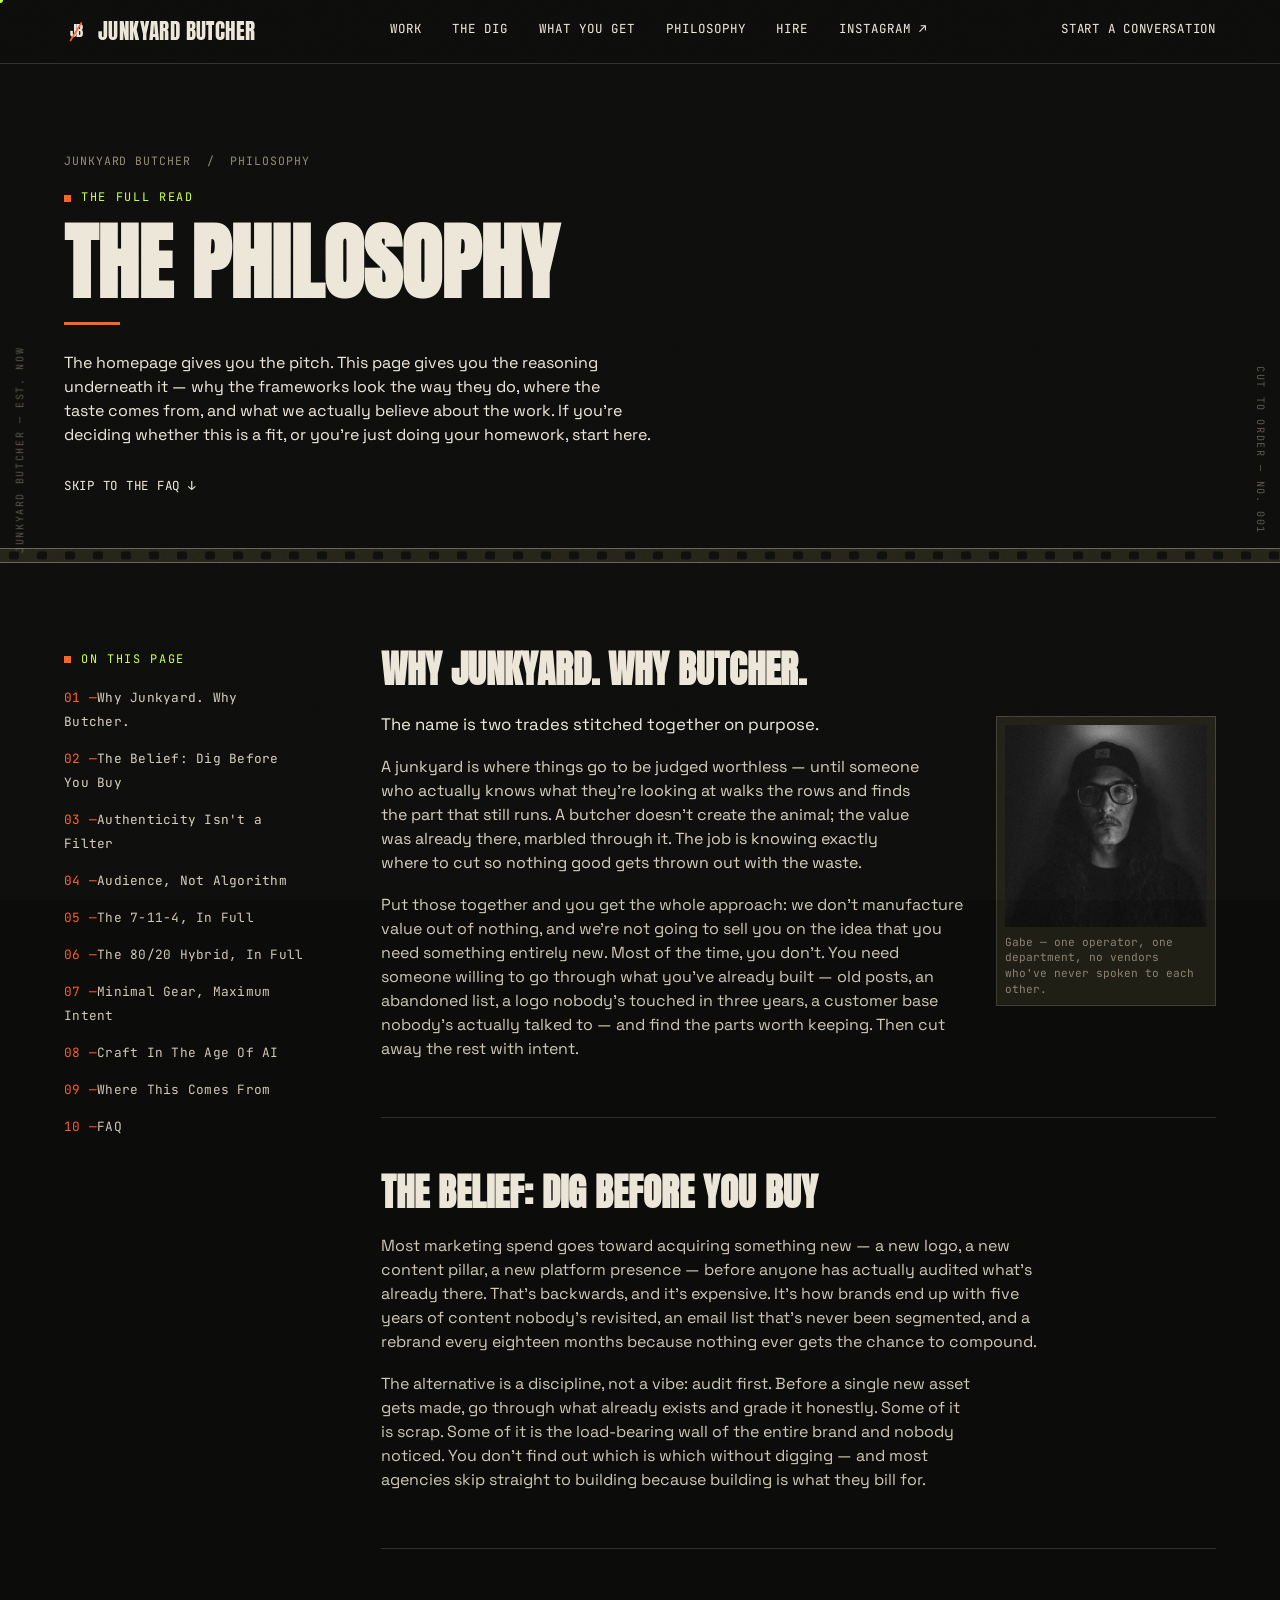
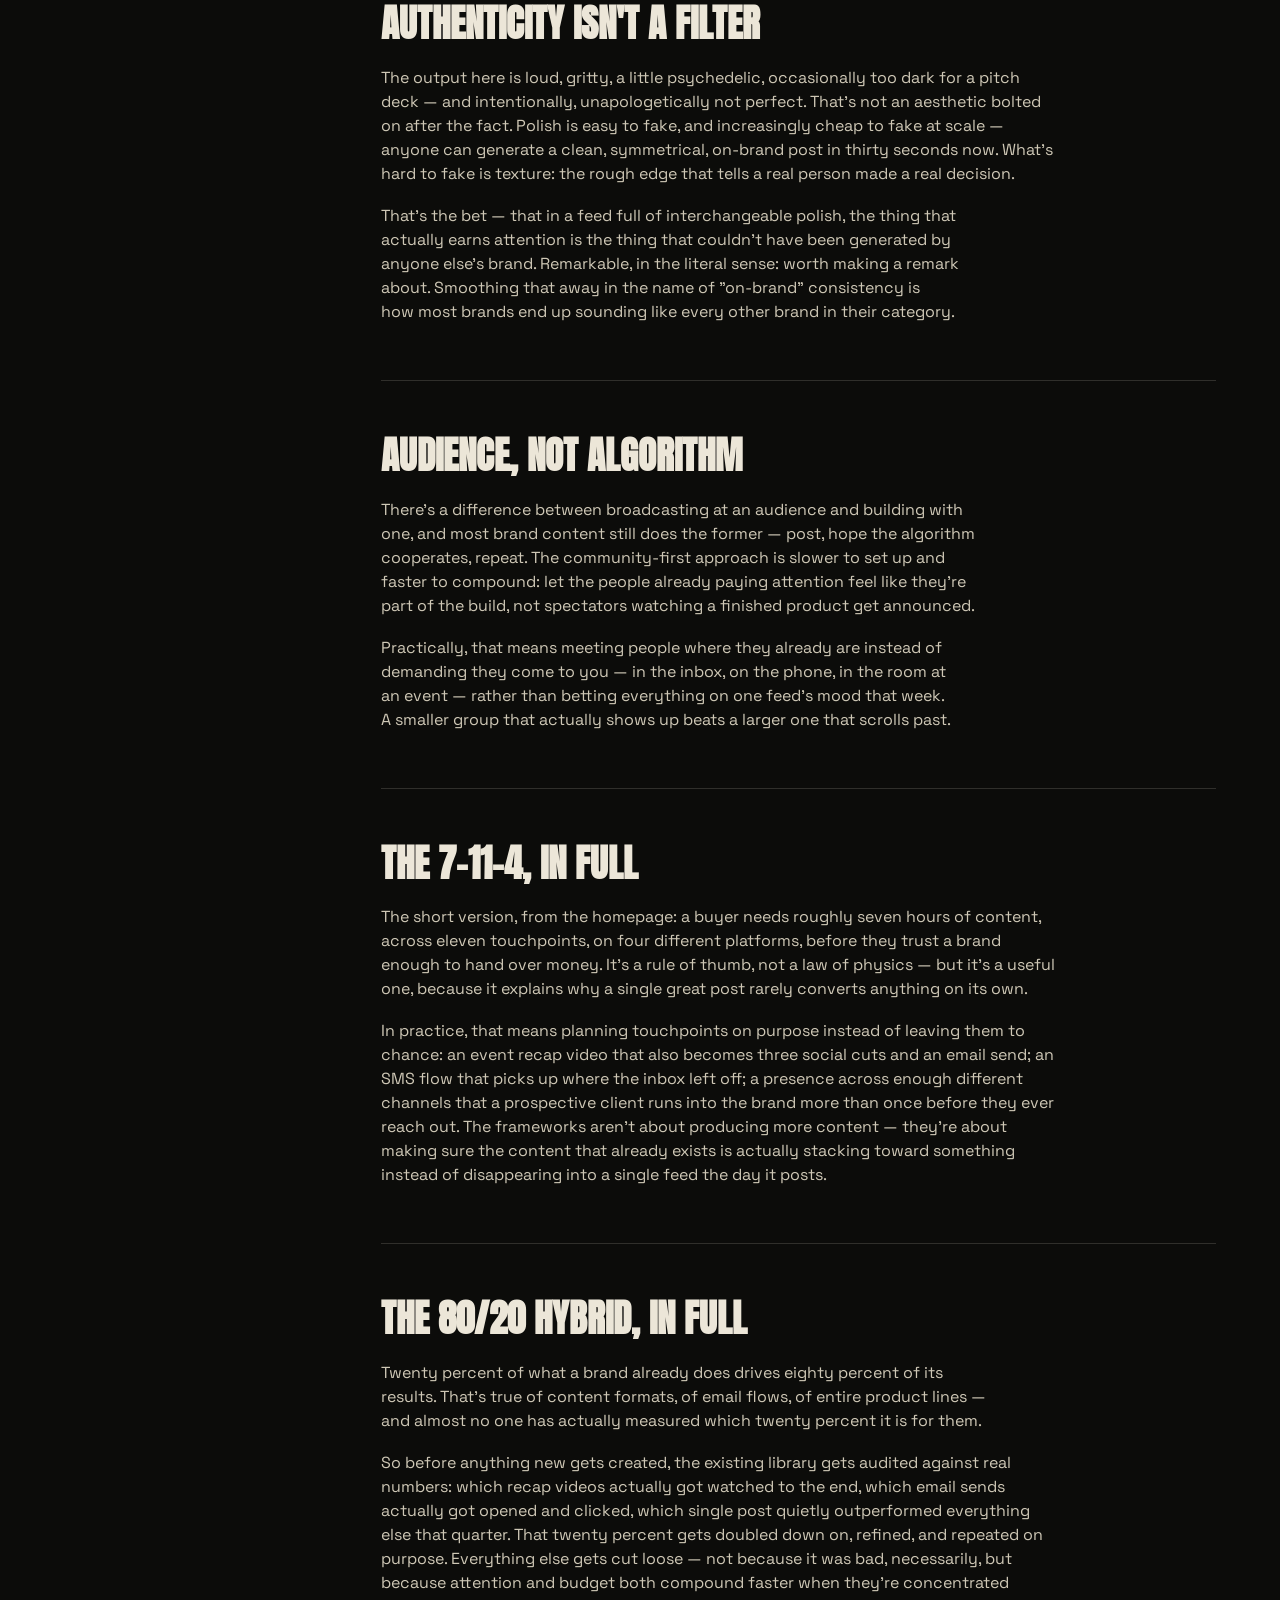
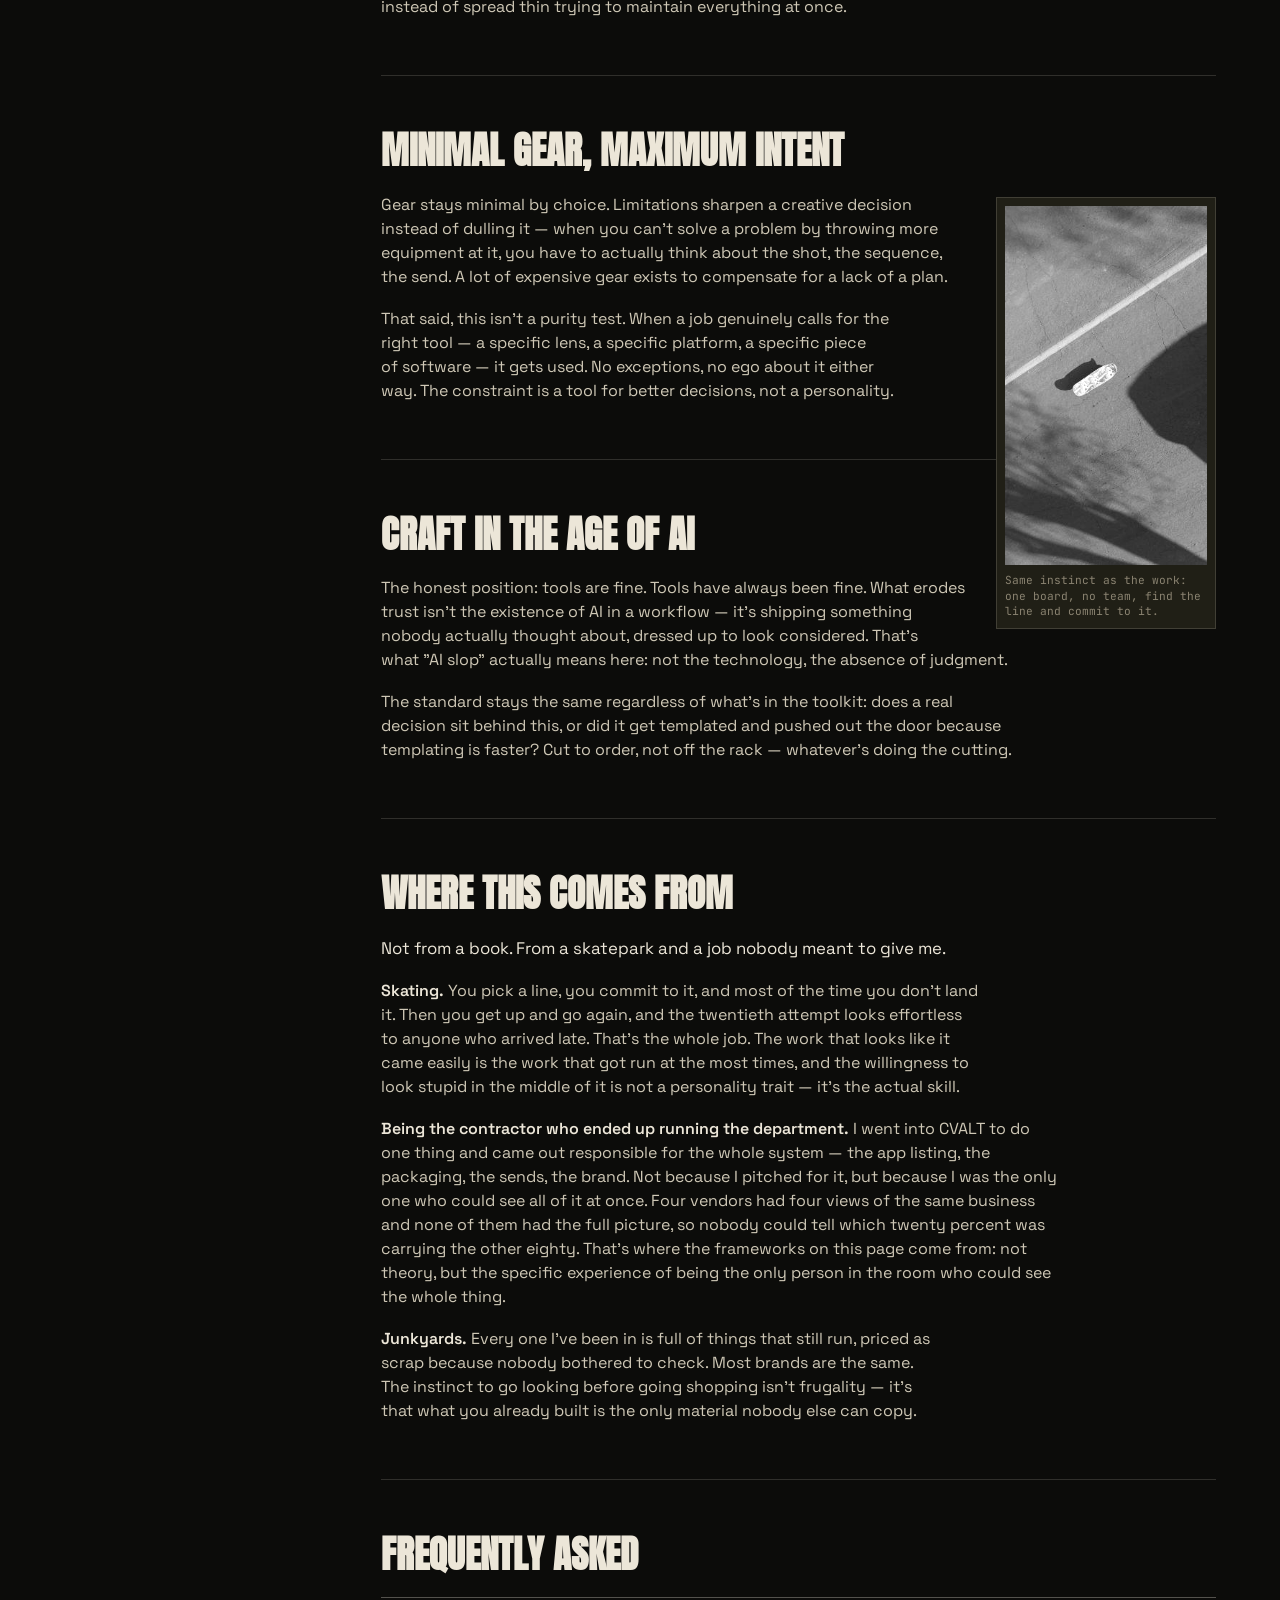
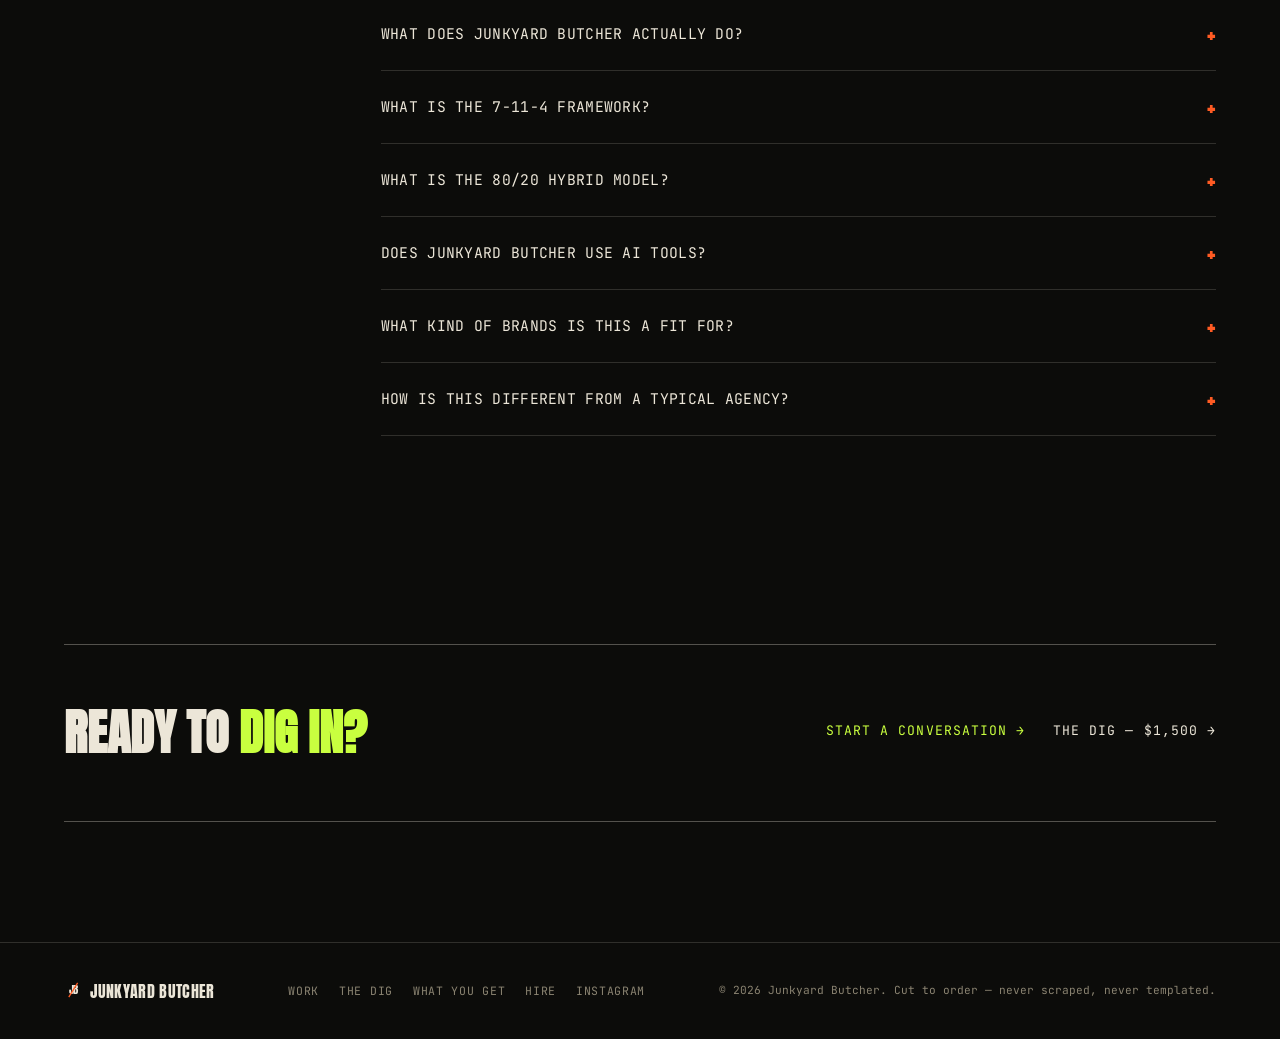
==== commit 881319bc: "Signup slab out, one quiet line in the footer. Each case study names the principle that did the work" ====
--- a/philosophy.html
+++ b/philosophy.html
@@ -214,6 +214,12 @@
     margin:0;
   }
 
+  @media (max-width:760px){
+    .link-cta{ padding-top:11px; padding-bottom:15px; }
+    .link-cta::after{ bottom:11px; }
+    .nav-mark{ padding-block:10px; }
+    .toc li a, .foot-links a{ display:inline-block; padding-block:9px; }
+  }
   .breadcrumb{
     font-family:var(--font-mono);
     font-size:0.72rem;
@@ -230,6 +236,7 @@
     padding-block:clamp(40px,6vw,64px);
     display:flex; flex-wrap:wrap; justify-content:space-between; align-items:center; gap:24px;
   }
+  .closing-actions{ display:flex; flex-wrap:wrap; gap:14px 28px; align-items:center; }
   .closing-cta h2{
     font-family:var(--font-display);
     font-size:clamp(1.8rem,4.5vw,3rem);
@@ -259,10 +266,10 @@
     </a>
     <div class="nav-links" id="nav-links">
       <a href="index.html#work">Work</a>
-      <a href="index.html#process">Process</a>
-      <a href="index.html#services">Services</a>
+      <a href="index.html#dig">The Dig</a>
+      <a href="index.html#services">What You Get</a>
       <a href="philosophy.html" aria-current="page">Philosophy</a>
-      <a href="index.html#hire">Join</a>
+      <a href="index.html#hire">Hire</a>
       <a href="https://www.instagram.com/junkyardbutcher/" target="_blank" rel="noopener">Instagram ↗</a>
     </div>
     <button type="button" class="nav-toggle" aria-expanded="false" aria-controls="nav-links">Menu</button>
@@ -449,22 +456,30 @@
 
       <article id="influences">
         <h2>Where This Comes From</h2>
-        <p>
-          Two influences show up constantly in how this business actually runs, not just how it talks
-          about itself.
-        </p>
-        <p>
-          <strong>Chris Do</strong> — for treating creative work like an actual business instead of a
-          vanity project. Charging for value instead of hours, understanding the client's real problem
-          before proposing a solution, and taking the business side of "creative" as seriously as the
-          creative side. A lot of talented people undercharge and overdeliver until they burn out; that
-          framing is the antidote.
-        </p>
-        <p>
-          <strong>Seth Godin</strong> — for permission marketing, the smallest viable audience, and the
-          idea that "remarkable" means literally worth making a remark about. Godin's whole body of work
-          argues against interrupting strangers and for earning attention from people who actually opted
-          in. The community-over-audience approach described above is that idea applied directly.
+        <p class="lead">
+          Not from a book. From a skatepark and a job nobody meant to give me.
+        </p>
+        <p>
+          <strong>Skating.</strong> You pick a line, you commit to it, and most of the time you don't
+          land it. Then you get up and go again, and the twentieth attempt looks effortless to anyone
+          who arrived late. That's the whole job. The work that looks like it came easily is the work
+          that got run at the most times, and the willingness to look stupid in the middle of it is
+          not a personality trait — it's the actual skill.
+        </p>
+        <p>
+          <strong>Being the contractor who ended up running the department.</strong> I went into CVALT
+          to do one thing and came out responsible for the whole system — the app listing, the
+          packaging, the sends, the brand. Not because I pitched for it, but because I was the only
+          one who could see all of it at once. Four vendors had four views of the same business and
+          none of them had the full picture, so nobody could tell which twenty percent was carrying
+          the other eighty. That's where the frameworks on this page come from: not theory, but the
+          specific experience of being the only person in the room who could see the whole thing.
+        </p>
+        <p>
+          <strong>Junkyards.</strong> Every one I've been in is full of things that still run, priced
+          as scrap because nobody bothered to check. Most brands are the same. The instinct to go
+          looking before going shopping isn't frugality — it's that what you already built is the only
+          material nobody else can copy.
         </p>
       </article>
 
@@ -530,7 +545,10 @@
   <section class="wrap">
     <div class="closing-cta">
       <h2>Ready to <span style="color:var(--acid);">dig in?</span></h2>
-      <a href="index.html#hire" class="link-cta primary">Get on the Butcher's Block →</a>
+      <div class="closing-actions">
+        <a href="index.html#hire" class="link-cta primary">Start a conversation →</a>
+        <a href="index.html#dig" class="link-cta">The Dig — $1,500 →</a>
+      </div>
     </div>
   </section>
 
@@ -547,8 +565,9 @@
     </div>
     <div class="foot-links">
       <a href="index.html#work">Work</a>
-      <a href="index.html#process">Process</a>
-      <a href="index.html#services">Services</a>
+      <a href="index.html#dig">The Dig</a>
+      <a href="index.html#services">What You Get</a>
+      <a href="index.html#hire">Hire</a>
       <a href="https://www.instagram.com/junkyardbutcher/" target="_blank" rel="noopener" aria-label="Instagram">Instagram</a>
     </div>
     <div class="foot-copy">© 2026 Junkyard Butcher. Cut to order — never scraped, never templated.</div>
